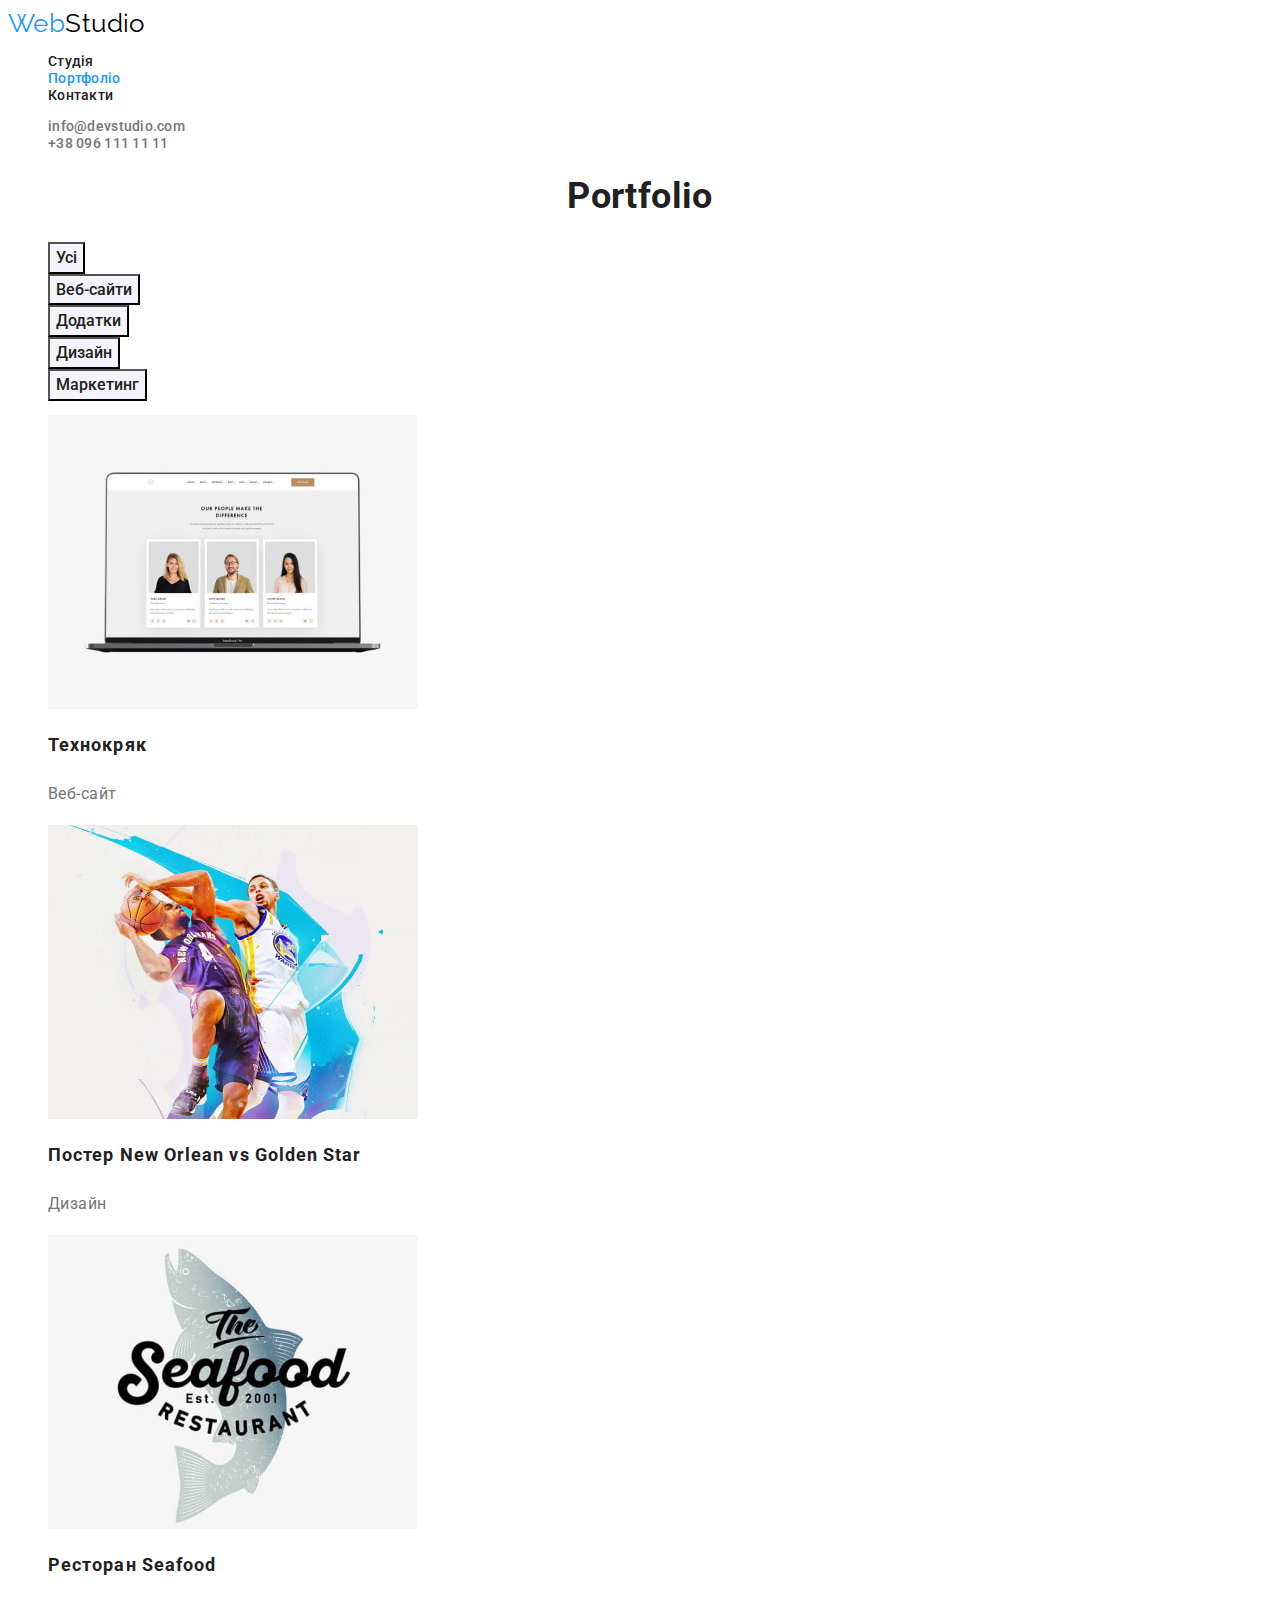
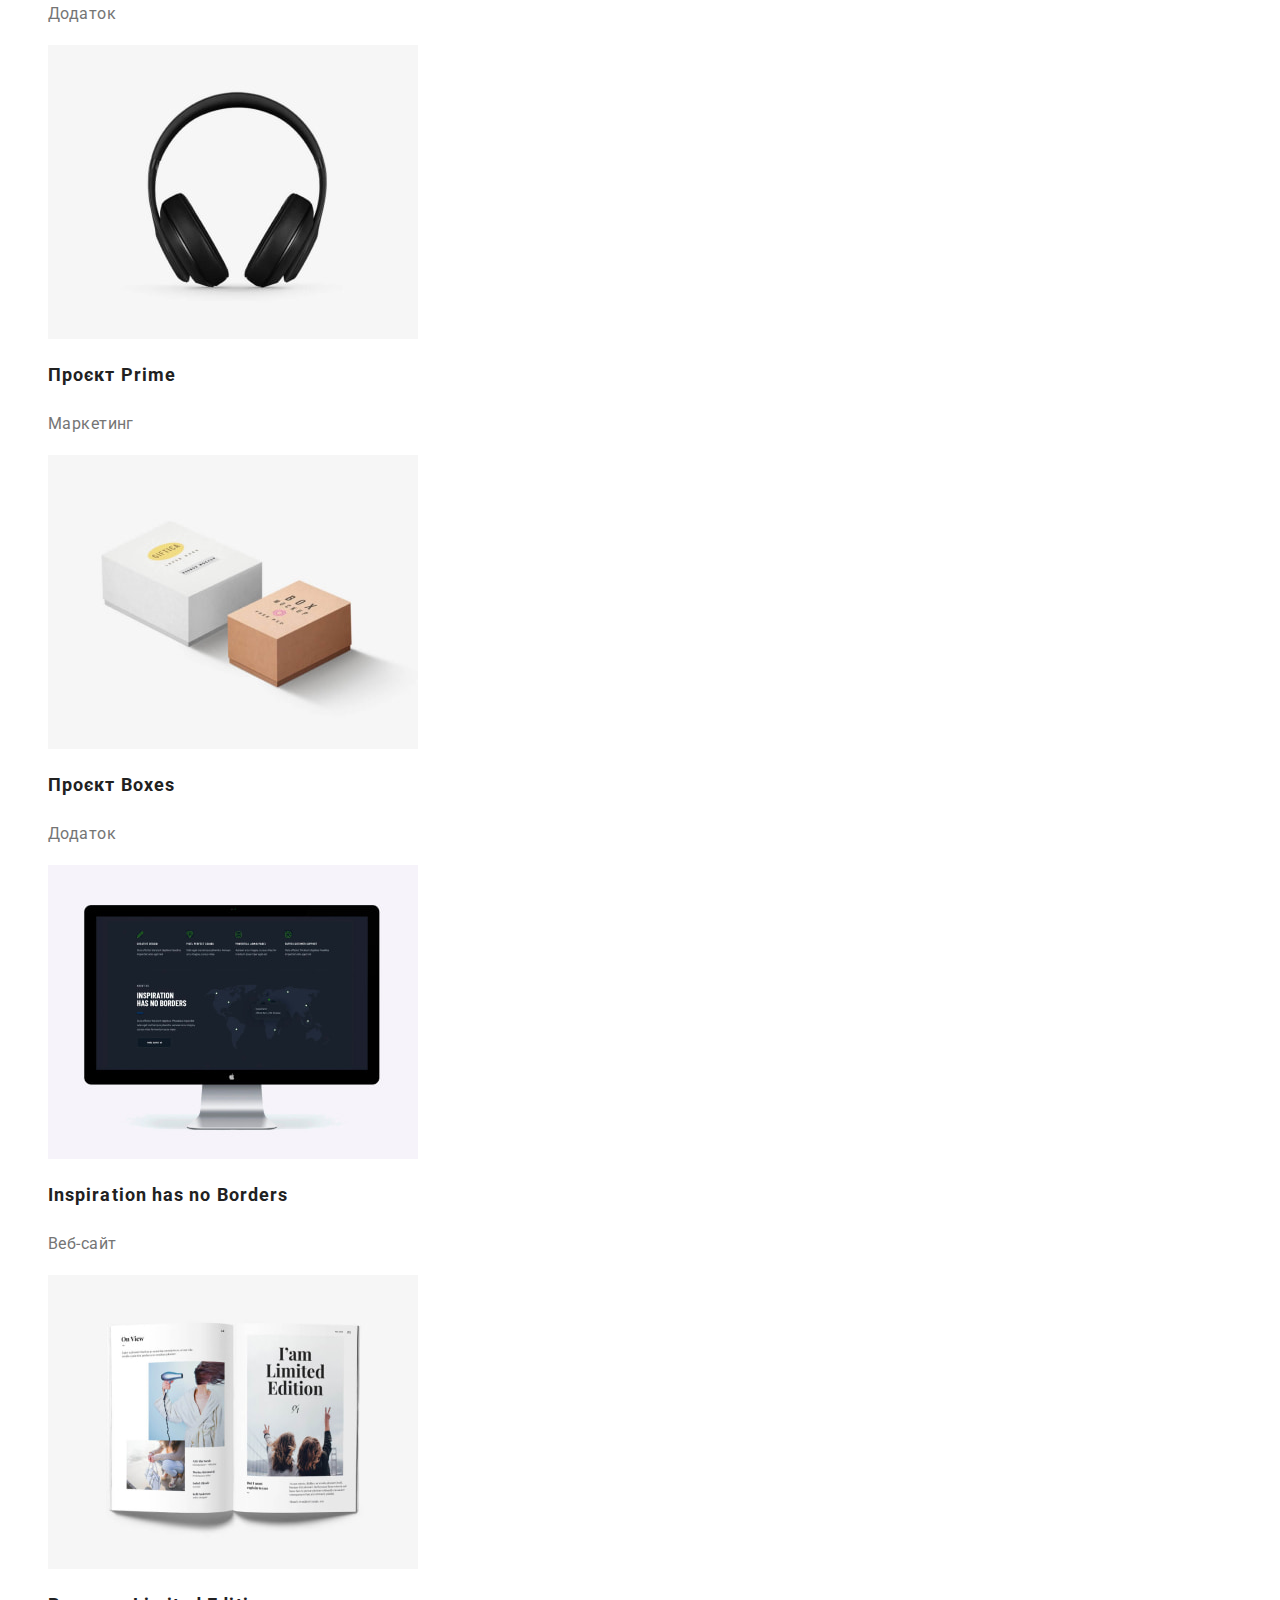
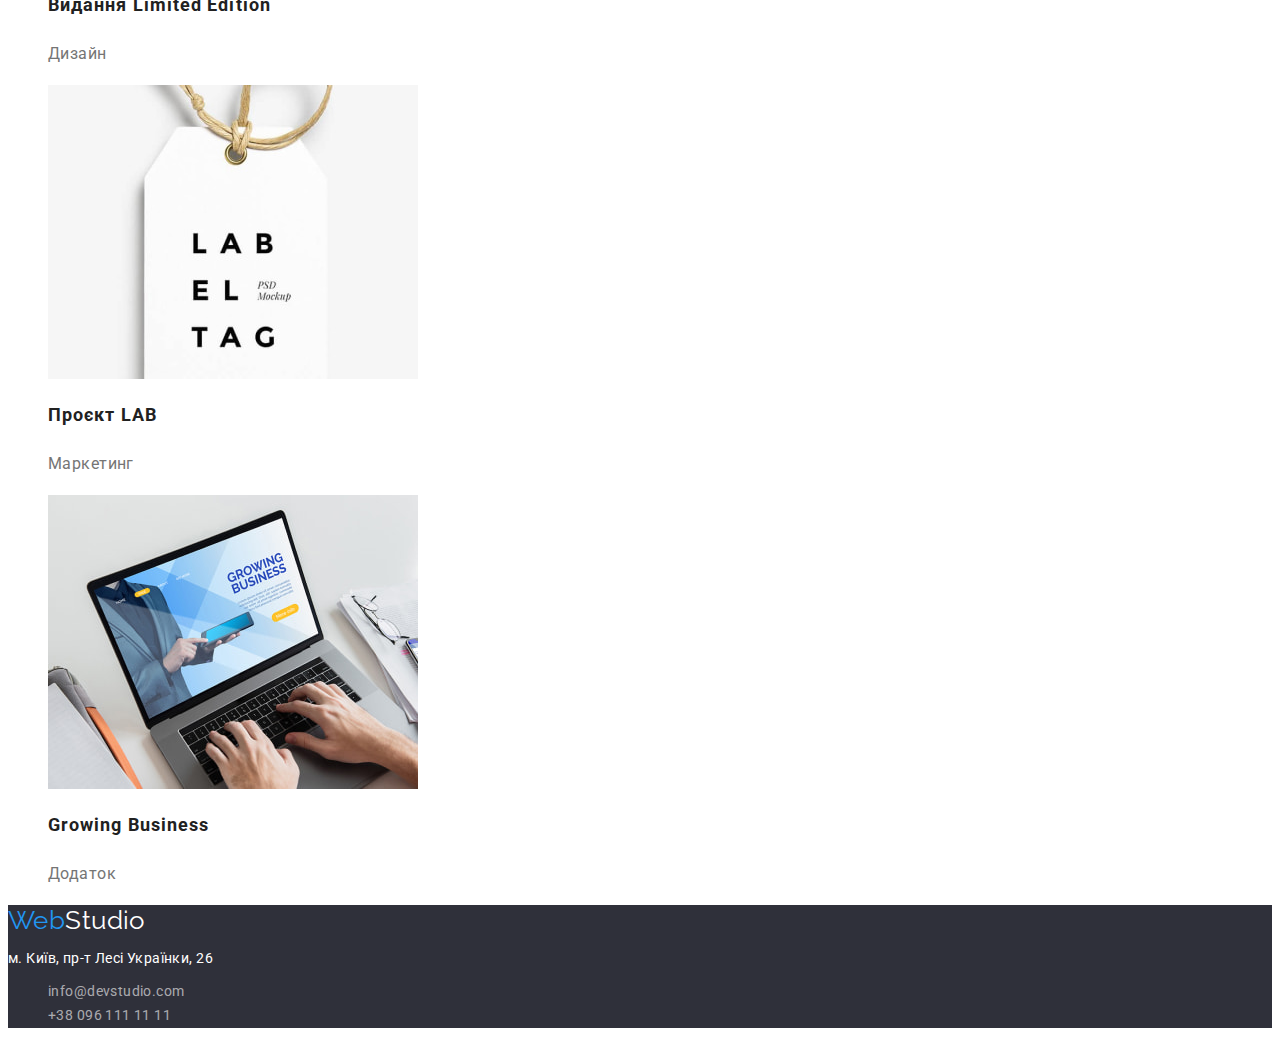
==== portfolio.html @ 85c56053 "cloned homework two" ====
<!DOCTYPE html>
<html lang="uk">
  <head>
    <meta charset="UTF-8" />
    <meta http-equiv="X-UA-Compatible" content="IE=edge" />
    <meta name="viewport" content="width=device-width, initial-scale=1.0" />
    <title>Document</title>
    <link href="https://fonts.googleapis.com/css2?family=Raleway:wght@700&family=Roboto:wght@400;500;700;900&display=swap"
        rel="stylesheet">
    <link rel="stylesheet" href="./css/styles.css" />
  </head>

  <body>
    <!-- Шапка сайта -->
    <header>
        <!-- Логотип сайта -->
        <a href="./index.html" class="logo"><span class="logo-accent">Web</span>Studio</a>
        <!-- Навигация сайта -->
        <nav>
            <ul class="site-nav list">
                <li><a href="./index.html" class="link">Студія</a></li>
                <li><a href="./portfolio.html" class="link current">Портфоліо</a></li>
                <li><a href="" class="link">Контакти</a></li>
            </ul>
        </nav>
        <!-- Связаться -->
        <ul class="auth-nav list">
            <li><a href="mailto:info@devstudio.com" class="link">info@devstudio.com</a></li>
            <li><a href="tel:+380961111111" class="link">+38 096 111 11 11</a></li>
        </ul>
    </header>    
    <main>
      <section class="section">
        <h1 class="section-title">Portfolio</h1>
        <ul class="filter list">
          <li><button class="filter-button" type="button">Усі</button></li>
          <li><button class="filter-button" type="button">Веб-сайти</button></li>
          <li><button class="filter-button" type="button">Додатки</button></li>
          <li><button class="filter-button" type="button">Дизайн</button></li>
          <li><button class="filter-button" type="button">Маркетинг</button></li>
        </ul>
        <ul class="portfolio list">
          <li>
            <a href="" class="link">
              <img src="./images/portfolio-techno.jpg" alt="Ноутбук з проєктом-каталогом на екрані" width="370" height="294" />
              <h2 class="portfolio title">Технокряк</h2>
              <p class="portfolio text">Веб-сайт</p>
            </a>
          </li>
          <li>
            <a href="" class="link">
              <img src="./images/portfolio-poster.jpg" alt="Постер на якому два чоловіки грають у баскетбол" width="370"
                height="294" />
              <h2 class="portfolio title">Постер New Orlean vs Golden Star</h2>
              <p class="portfolio text">Дизайн</p>
            </a>
          </li>
          <li>
            <a href="" class="link">
              <img src="./images/portfolio-seafood.jpg" alt="мультиплікаційне зображення риби та поверх неї назва ресторану"
                width="370" height="294" />
              <h2 class="portfolio title">Ресторан Seafood</h2>
              <p class="portfolio text">Додаток</p>
            </a>
          </li>
          <li>
            <a href="" class="link">
              <img src="./images/portfolio-headphones.jpg" alt="чорні навушники на голову" width="370" height="294" />
              <h2 class="portfolio title">Проєкт Prime</h2>
              <p class="portfolio text">Маркетинг</p>
            </a>
          </li>
          <li>
            <a href="" class="link">
              <img src="./images/portfolio-boxes.jpg" alt="дві коробки, одна біла, інша коричнева" width="370" height="294" />
              <h2 class="portfolio title">Проєкт Boxes</h2>
              <p class="portfolio text">Додаток</p>
            </a>
          </li>
          <li>
            <a href="" class="link">
              <img src="./images/portfolio-monitor.jpg" alt="сучасний монітор" width="370" height="294" />
              <h2 class="portfolio title">Inspiration has no Borders</h2>
              <p class="portfolio text">Веб-сайт</p>
            </a>
          </li>
          <li>
            <a href="" class="link">
              <img src="./images/portfolio-magazine.jpg" alt="сучасний журнал з англійськими літерами" width="370" height="294" />
              <h2 class="portfolio title">Видання Limited Edition</h2>
              <p class="portfolio text">Дизайн</p>
            </a>
          </li>
          <li>
            <a href="" class="link">
              <img src="./images/portfolio-label.jpg" alt="бірка білого кольору з чорним текстом" width="370" height="294" />
              <h2 class="portfolio title">Проєкт LAB</h2>
              <p class="portfolio text">Маркетинг</p>
            </a>
          </li>
          <li>
            <a href="" class="link">
              <img src="./images/portfolio-laptop.jpg" alt="людина друкує на ноутбуці, на екрані проект з бізнесу" width="370"
                height="294" />
              <h2 class="portfolio title">Growing Business</h2>
              <p class="portfolio text">Додаток</p>
            </a>
          </li>
        </ul>
      </section>
    </main>
    <!-- Футер -->
    <footer class="footer">
        <!-- Логотип сайта -->
        <a href="./index.html" class="logo"><span class="logo-accent">Web</span><span class="logo-footer">Studio</span></a>
        <address>
            <p>м. Київ, пр-т Лесі Українки, 26</p>
            <ul class="footer list">
                <li><a href="mailto:info@devstudio.com" class="footer link">info@devstudio.com</a></li>
                <li><a href="tel:+380961111111" class="footer link">+38 096 111 11 11</a></li>
            </ul>
        </address>
    </footer>
  </body>
</html>
---- css/styles.css ----
/* цвет основного текста #212121 */
/* вторичный цвет текста  #757575; */
/* белый #FFFFFF  */
/* акцент #2196F3 */
/* вторичный цвет фона #F5F4FA; */
/* цвет фона хіро та футера #2F303A; */
/* в футере контакти rgba(255, 255, 255, 0.6);*/

:root {
    --primary-text-color: #757575;
    --title-text-color: #212121;
    --accent-color: #2196F3;
    --primary-white-color: #FFFFFF;
    --secondary-background-color: #F5F4FA;
    --dark-background-color: #2F303A;
    --logo-black: #000000;
}
body {
    background-color: var(--primary-white-color);
    color: var(--primary-text-color);

    font-family: 'Roboto', sans-serif;
    font-size: 14px;     
    letter-spacing: 0.03em;
}
.list {
    list-style: none;
}
.link {
    text-decoration: none;
}
/* Logo */
.logo{
    color: var(--logo-black);
    font-family: 'Raleway', sans-serif;
    font-size: 26px;
    line-height: 1.19;
    text-decoration: none;
}
.logo-accent{
    color: var(--accent-color);
}
/* Site nav */
.site-nav .link {
    color: var(--title-text-color);
    
    font-weight: 500;    
    line-height: 1.14;
    letter-spacing: 0.02em;
}
.site-nav .link:hover,
.site-nav .link:focus {
    color: var(--accent-color);
}
.site-nav .link.current {
    color: var(--accent-color);
}
.auth-nav .link{
    color: var(--primary-text-color);

    font-weight: 500;    
    line-height: 1.14;
    letter-spacing: 0.02em;
}
.auth-nav .link:hover,
.auth-nav .link:focus {
    color: var(--accent-color);
}
/* Hero */
.hero {
    background-color: var(--dark-background-color);
}

.hero-title {
    color: var(--primary-white-color);

    font-weight: 900;
    font-size: 44px;
    line-height: 1.36;     
    text-align: center;
    letter-spacing: 0.06em;
    text-transform: uppercase;
}

.button {
    background-color: var(--accent-color);
    color: var(--primary-white-color);

    font-weight: 700;
    font-size: 16px;
    line-height: 1.88;   
    letter-spacing: 0.06em;
    cursor: pointer;
}
.button:hover,
.button:focus,
.button:active {
    background-color: #188CE8;
}
/* Section */
.section-title {
    color: var(--title-text-color);
    font-weight: 700;
    font-size: 36px;
    line-height: 1.16;
    text-align: center;
}
/* Advantages */
.title {
    color: var(--title-text-color);

    font-size: 14px;
    font-weight: 700;    
    line-height: 1.14;
    text-transform: uppercase;
}
.feature-list p {
    line-height: 1.71;
}
/* Our team */
.our-team {
    background-color: var(--secondary-background-color);
}
.team-member.title {
    color: var(--title-text-color);

    font-weight: 500;
    font-size: 16px;
    line-height: 1.18;  
    text-align: center;
    text-transform: none;
}
.team-member.text {
    font-size: 16px;
    line-height: 1.18;
}
/* Footer */
.footer{
    background-color: var(--dark-background-color);
    color: var(--primary-white-color);
}
.logo-footer {
    color: var(--primary-white-color);
}
.footer p{
    font-style: normal;
}
.footer.link {
    color: rgba(255, 255, 255, 0.6);
    font-style: normal;
    line-height: 1.71;
}
.footer.link:hover,
.footer.link:focus {
    color: var(--accent-color);
}

/* Portfolio */
.filter-button {
    background-color: var(--secondary-background-color);
    color: var(--title-text-color);

    font-family: inherit;
    font-weight: 500;
    font-size: 16px;
    line-height: 1.62;
    text-align: center;
    cursor: pointer;
}
.filter-button:hover,
.filter-button:focus,
.filter-button:active {
    background-color: var(--accent-color);
    color: var(--primary-white-color);
}

.portfolio.title {
    font-size: 18px;
    line-height: 2;
    letter-spacing: 0.06em;
    text-transform: none;
}
.portfolio.text {
    color: var(--primary-text-color);

    font-size: 16px;
    line-height: 1.88;
}
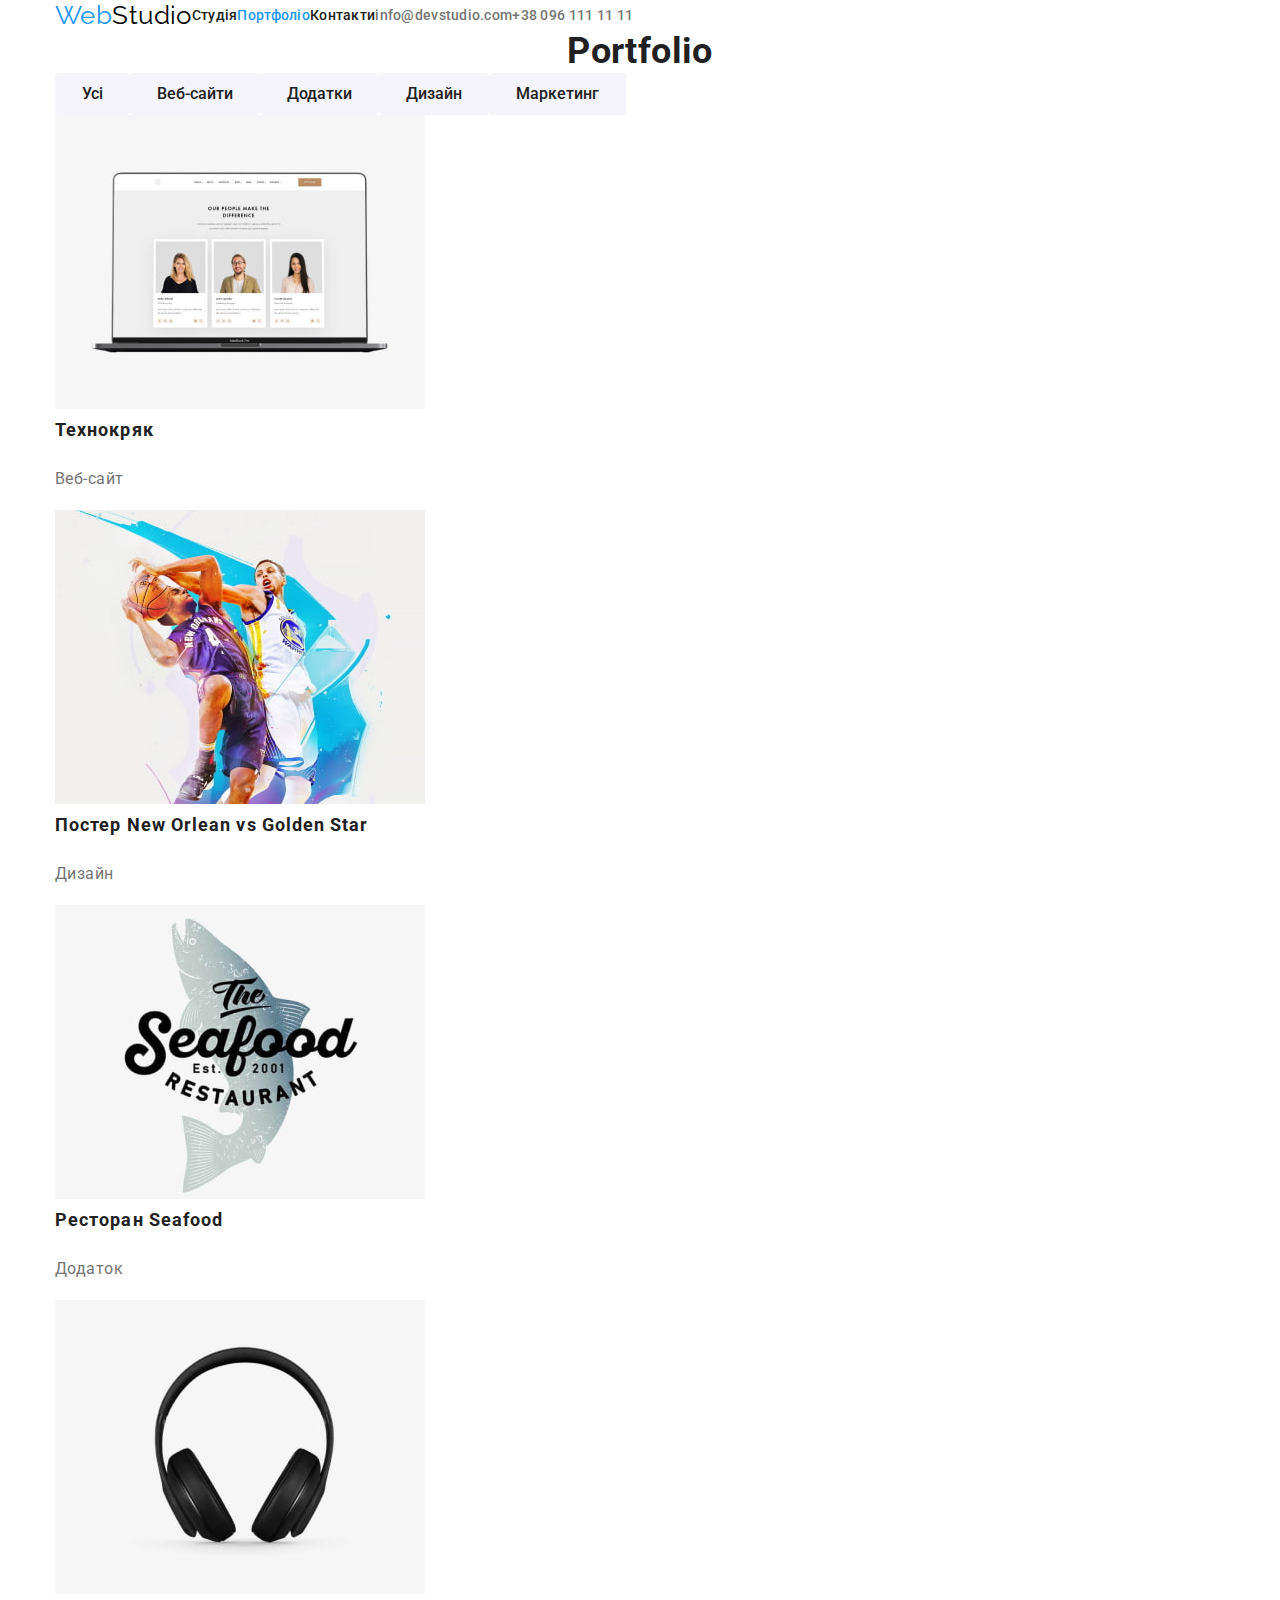
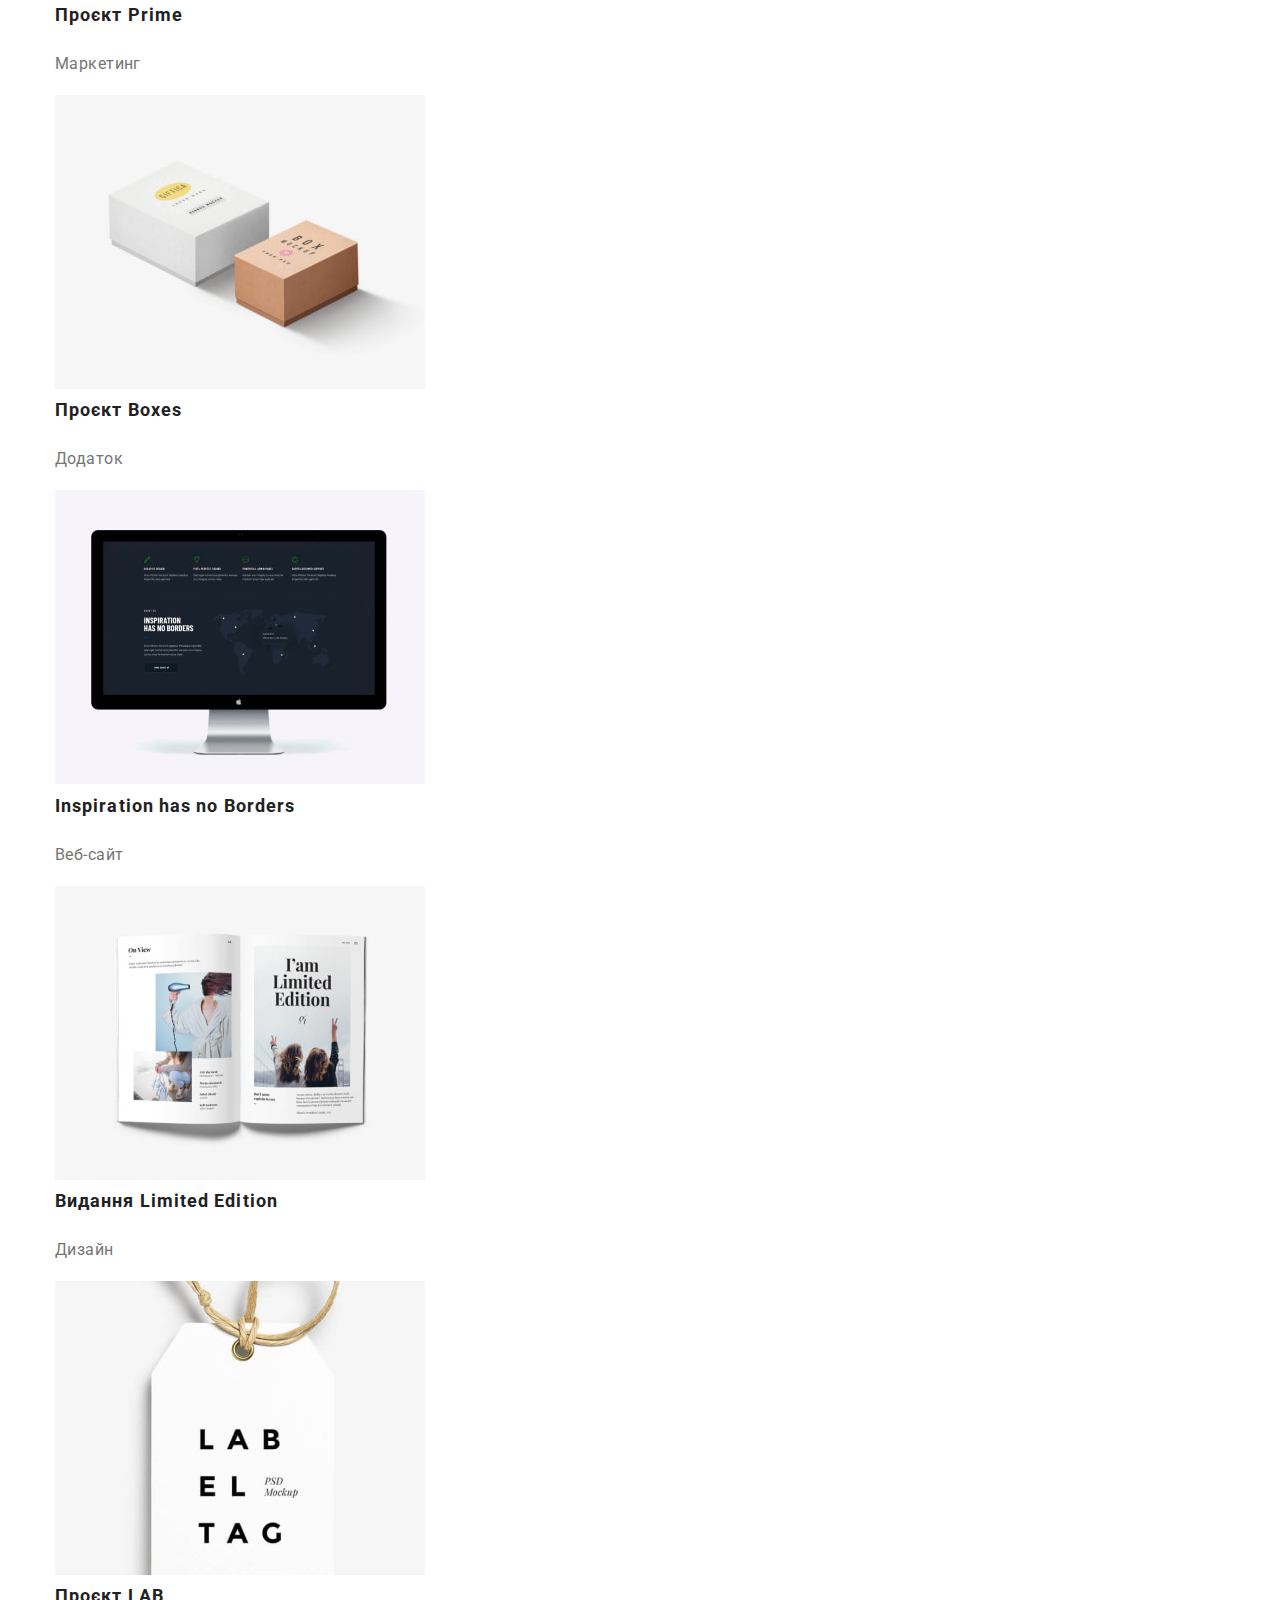
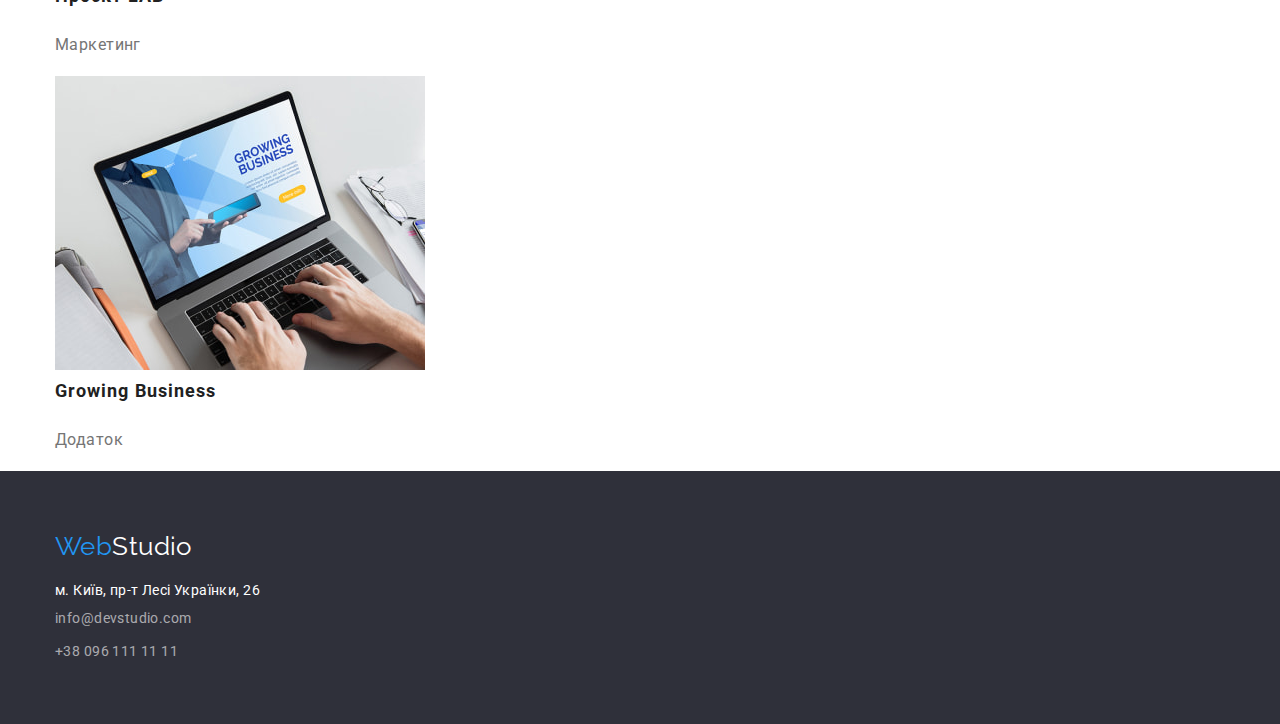
==== commit 5cb414eb: "added styles for sections and header" ====
--- a/portfolio.html
+++ b/portfolio.html
@@ -7,119 +7,128 @@
     <title>Document</title>
     <link href="https://fonts.googleapis.com/css2?family=Raleway:wght@700&family=Roboto:wght@400;500;700;900&display=swap"
         rel="stylesheet">
+    <link rel="stylesheet" href="https://cdnjs.cloudflare.com/ajax/libs/modern-normalize/1.1.0/modern-normalize.min.css">
     <link rel="stylesheet" href="./css/styles.css" />
   </head>
 
   <body>
     <!-- Шапка сайта -->
-    <header>
+    <header class="page-header">
+      <div class="container header">
         <!-- Логотип сайта -->
         <a href="./index.html" class="logo"><span class="logo-accent">Web</span>Studio</a>
         <!-- Навигация сайта -->
         <nav>
-            <ul class="site-nav list">
-                <li><a href="./index.html" class="link">Студія</a></li>
-                <li><a href="./portfolio.html" class="link current">Портфоліо</a></li>
-                <li><a href="" class="link">Контакти</a></li>
-            </ul>
+          <ul class="site-nav list">
+            <li><a href="./index.html" class="link">Студія</a></li>
+            <li><a href="./portfolio.html" class="link current">Портфоліо</a></li>
+            <li><a href="" class="link">Контакти</a></li>
+          </ul>
         </nav>
         <!-- Связаться -->
         <ul class="auth-nav list">
-            <li><a href="mailto:info@devstudio.com" class="link">info@devstudio.com</a></li>
-            <li><a href="tel:+380961111111" class="link">+38 096 111 11 11</a></li>
+          <li><a href="mailto:info@devstudio.com" class="link">info@devstudio.com</a></li>
+          <li><a href="tel:+380961111111" class="link">+38 096 111 11 11</a></li>
         </ul>
-    </header>    
+      </div>
+    </header>
     <main>
       <section class="section">
-        <h1 class="section-title">Portfolio</h1>
-        <ul class="filter list">
-          <li><button class="filter-button" type="button">Усі</button></li>
-          <li><button class="filter-button" type="button">Веб-сайти</button></li>
-          <li><button class="filter-button" type="button">Додатки</button></li>
-          <li><button class="filter-button" type="button">Дизайн</button></li>
-          <li><button class="filter-button" type="button">Маркетинг</button></li>
-        </ul>
-        <ul class="portfolio list">
-          <li>
-            <a href="" class="link">
-              <img src="./images/portfolio-techno.jpg" alt="Ноутбук з проєктом-каталогом на екрані" width="370" height="294" />
-              <h2 class="portfolio title">Технокряк</h2>
-              <p class="portfolio text">Веб-сайт</p>
-            </a>
-          </li>
-          <li>
-            <a href="" class="link">
-              <img src="./images/portfolio-poster.jpg" alt="Постер на якому два чоловіки грають у баскетбол" width="370"
-                height="294" />
-              <h2 class="portfolio title">Постер New Orlean vs Golden Star</h2>
-              <p class="portfolio text">Дизайн</p>
-            </a>
-          </li>
-          <li>
-            <a href="" class="link">
-              <img src="./images/portfolio-seafood.jpg" alt="мультиплікаційне зображення риби та поверх неї назва ресторану"
-                width="370" height="294" />
-              <h2 class="portfolio title">Ресторан Seafood</h2>
-              <p class="portfolio text">Додаток</p>
-            </a>
-          </li>
-          <li>
-            <a href="" class="link">
-              <img src="./images/portfolio-headphones.jpg" alt="чорні навушники на голову" width="370" height="294" />
-              <h2 class="portfolio title">Проєкт Prime</h2>
-              <p class="portfolio text">Маркетинг</p>
-            </a>
-          </li>
-          <li>
-            <a href="" class="link">
-              <img src="./images/portfolio-boxes.jpg" alt="дві коробки, одна біла, інша коричнева" width="370" height="294" />
-              <h2 class="portfolio title">Проєкт Boxes</h2>
-              <p class="portfolio text">Додаток</p>
-            </a>
-          </li>
-          <li>
-            <a href="" class="link">
-              <img src="./images/portfolio-monitor.jpg" alt="сучасний монітор" width="370" height="294" />
-              <h2 class="portfolio title">Inspiration has no Borders</h2>
-              <p class="portfolio text">Веб-сайт</p>
-            </a>
-          </li>
-          <li>
-            <a href="" class="link">
-              <img src="./images/portfolio-magazine.jpg" alt="сучасний журнал з англійськими літерами" width="370" height="294" />
-              <h2 class="portfolio title">Видання Limited Edition</h2>
-              <p class="portfolio text">Дизайн</p>
-            </a>
-          </li>
-          <li>
-            <a href="" class="link">
-              <img src="./images/portfolio-label.jpg" alt="бірка білого кольору з чорним текстом" width="370" height="294" />
-              <h2 class="portfolio title">Проєкт LAB</h2>
-              <p class="portfolio text">Маркетинг</p>
-            </a>
-          </li>
-          <li>
-            <a href="" class="link">
-              <img src="./images/portfolio-laptop.jpg" alt="людина друкує на ноутбуці, на екрані проект з бізнесу" width="370"
-                height="294" />
-              <h2 class="portfolio title">Growing Business</h2>
-              <p class="portfolio text">Додаток</p>
-            </a>
-          </li>
-        </ul>
+        <div class="container">
+          <h1 class="section-title">Portfolio</h1>
+          <ul class="filter list">
+            <li><button class="filter-button" type="button">Усі</button></li>
+            <li><button class="filter-button" type="button">Веб-сайти</button></li>
+            <li><button class="filter-button" type="button">Додатки</button></li>
+            <li><button class="filter-button" type="button">Дизайн</button></li>
+            <li><button class="filter-button" type="button">Маркетинг</button></li>
+          </ul>
+          <ul class="portfolio list">
+            <li>
+              <a href="" class="link">
+                <img src="./images/portfolio-techno.jpg" alt="Ноутбук з проєктом-каталогом на екрані" width="370" height="294" />
+                <h2 class="portfolio title">Технокряк</h2>
+                <p class="portfolio text">Веб-сайт</p>
+              </a>
+            </li>
+            <li>
+              <a href="" class="link">
+                <img src="./images/portfolio-poster.jpg" alt="Постер на якому два чоловіки грають у баскетбол" width="370"
+                  height="294" />
+                <h2 class="portfolio title">Постер New Orlean vs Golden Star</h2>
+                <p class="portfolio text">Дизайн</p>
+              </a>
+            </li>
+            <li>
+              <a href="" class="link">
+                <img src="./images/portfolio-seafood.jpg" alt="мультиплікаційне зображення риби та поверх неї назва ресторану"
+                  width="370" height="294" />
+                <h2 class="portfolio title">Ресторан Seafood</h2>
+                <p class="portfolio text">Додаток</p>
+              </a>
+            </li>
+            <li>
+              <a href="" class="link">
+                <img src="./images/portfolio-headphones.jpg" alt="чорні навушники на голову" width="370" height="294" />
+                <h2 class="portfolio title">Проєкт Prime</h2>
+                <p class="portfolio text">Маркетинг</p>
+              </a>
+            </li>
+            <li>
+              <a href="" class="link">
+                <img src="./images/portfolio-boxes.jpg" alt="дві коробки, одна біла, інша коричнева" width="370" height="294" />
+                <h2 class="portfolio title">Проєкт Boxes</h2>
+                <p class="portfolio text">Додаток</p>
+              </a>
+            </li>
+            <li>
+              <a href="" class="link">
+                <img src="./images/portfolio-monitor.jpg" alt="сучасний монітор" width="370" height="294" />
+                <h2 class="portfolio title">Inspiration has no Borders</h2>
+                <p class="portfolio text">Веб-сайт</p>
+              </a>
+            </li>
+            <li>
+              <a href="" class="link">
+                <img src="./images/portfolio-magazine.jpg" alt="сучасний журнал з англійськими літерами" width="370"
+                  height="294" />
+                <h2 class="portfolio title">Видання Limited Edition</h2>
+                <p class="portfolio text">Дизайн</p>
+              </a>
+            </li>
+            <li>
+              <a href="" class="link">
+                <img src="./images/portfolio-label.jpg" alt="бірка білого кольору з чорним текстом" width="370" height="294" />
+                <h2 class="portfolio title">Проєкт LAB</h2>
+                <p class="portfolio text">Маркетинг</p>
+              </a>
+            </li>
+            <li>
+              <a href="" class="link">
+                <img src="./images/portfolio-laptop.jpg" alt="людина друкує на ноутбуці, на екрані проект з бізнесу" width="370"
+                  height="294" />
+                <h2 class="portfolio title">Growing Business</h2>
+                <p class="portfolio text">Додаток</p>
+              </a>
+            </li>
+          </ul>
+        </div>
       </section>
     </main>
     <!-- Футер -->
     <footer class="footer">
+      <div class="container">
         <!-- Логотип сайта -->
-        <a href="./index.html" class="logo"><span class="logo-accent">Web</span><span class="logo-footer">Studio</span></a>
+        <a href="./index.html" class="logo footer-logo"><span class="logo-accent">Web</span><span
+            class="logo-footer">Studio</span></a>
         <address>
-            <p>м. Київ, пр-т Лесі Українки, 26</p>
-            <ul class="footer list">
-                <li><a href="mailto:info@devstudio.com" class="footer link">info@devstudio.com</a></li>
-                <li><a href="tel:+380961111111" class="footer link">+38 096 111 11 11</a></li>
-            </ul>
+          <p class="footer-address">м. Київ, пр-т Лесі Українки, 26</p>
+          <ul class="footer-list list">
+            <li class="footer-item"><a href="mailto:info@devstudio.com" class="footer link">info@devstudio.com</a></li>
+            <li class="footer-item"><a href="tel:+380961111111" class="footer link">+38 096 111 11 11</a></li>
+          </ul>
         </address>
+      </div>
     </footer>
   </body>
 </html>
--- a/css/styles.css
+++ b/css/styles.css
@@ -23,11 +23,28 @@
     font-size: 14px;     
     letter-spacing: 0.03em;
 }
+
+.container {
+    width: 1200px;
+    padding-left: 15px;
+    padding-right: 15px;
+    margin-left: auto;
+    margin-right: auto;
+}
 .list {
     list-style: none;
+    margin-top: 0;
+    margin-bottom: 0;
+    padding-left: 0;
 }
 .link {
     text-decoration: none;
+}
+/* Header */
+.container.header{
+    display: flex;
+    justify-items: center;
+    align-items: center;
 }
 /* Logo */
 .logo{
@@ -41,6 +58,10 @@
     color: var(--accent-color);
 }
 /* Site nav */
+.site-nav {
+    display: flex;
+}
+
 .site-nav .link {
     color: var(--title-text-color);
     
@@ -55,6 +76,9 @@
 .site-nav .link.current {
     color: var(--accent-color);
 }
+.auth-nav{
+    display: flex;
+}
 .auth-nav .link{
     color: var(--primary-text-color);
 
@@ -68,21 +92,29 @@
 }
 /* Hero */
 .hero {
+    text-align: center;
+
     background-color: var(--dark-background-color);
 }
 
 .hero-title {
+    margin-top: 0;
+    margin-bottom: 30px;
+
     color: var(--primary-white-color);
 
     font-weight: 900;
     font-size: 44px;
-    line-height: 1.36;     
-    text-align: center;
+    line-height: 1.36;
     letter-spacing: 0.06em;
     text-transform: uppercase;
 }
 
 .button {
+    border-radius: 4px;
+    padding: 10px 32px;
+    min-width: 216px;
+
     background-color: var(--accent-color);
     color: var(--primary-white-color);
 
@@ -91,14 +123,19 @@
     line-height: 1.88;   
     letter-spacing: 0.06em;
     cursor: pointer;
+    text-align: center;
 }
 .button:hover,
 .button:focus,
 .button:active {
     background-color: #188CE8;
 }
+
 /* Section */
 .section-title {
+    margin-top: 0;
+    margin-bottom: 0;
+
     color: var(--title-text-color);
     font-weight: 700;
     font-size: 36px;
@@ -106,7 +143,13 @@
     text-align: center;
 }
 /* Advantages */
+.section-title.advantages{
+    display: none;
+}
 .title {
+    margin-top: 0;
+    margin-bottom: 0;
+
     color: var(--title-text-color);
 
     font-size: 14px;
@@ -114,23 +157,62 @@
     line-height: 1.14;
     text-transform: uppercase;
 }
+.feature-list {
+    display: flex;
+    padding-top: 94px;
+    padding-bottom: 94px;
+}
 .feature-list p {
     line-height: 1.71;
+    margin-top: 10px;
+    margin-bottom: 0;
+}
+.feature-item:not(:last-child) {
+    margin-right: 30px;
+}
+/* Activity */
+.section-title.activity{
+    margin-bottom: 50px;
+}
+.activity.list{
+    display: flex;
+    padding-bottom: 94px;
+}
+.activity-item:not(:last-child) {
+    margin-right: 30px;
 }
 /* Our team */
 .our-team {
     background-color: var(--secondary-background-color);
 }
+.section-title.team {
+    padding-top: 94px;
+    margin-bottom: 50px;
+}
+.team.list {
+    display: flex;
+}
+.team-item {
+    text-align: center;
+}
+.team-item:not(:last-child) {
+    margin-right: 30px;
+}
 .team-member.title {
+    margin-top: 30px;
+    margin-bottom: 10px;
     color: var(--title-text-color);
 
     font-weight: 500;
     font-size: 16px;
-    line-height: 1.18;  
-    text-align: center;
+    line-height: 1.18;
     text-transform: none;
 }
 .team-member.text {
+    margin-top: 0;
+    margin-bottom: 0;
+    padding-bottom: 30px;
+
     font-size: 16px;
     line-height: 1.18;
 }
@@ -142,8 +224,20 @@
 .logo-footer {
     color: var(--primary-white-color);
 }
-.footer p{
+.logo.footer-logo {
+    display: inline-block;
+    padding-top: 60px;
+    margin-bottom: 20px;
+}
+
+.footer-address{
+    margin-top: 0;
+    margin-bottom: 9px;
+
     font-style: normal;
+}
+.footer-list {
+    padding-bottom: 60px;
 }
 .footer.link {
     color: rgba(255, 255, 255, 0.6);
@@ -154,11 +248,18 @@
 .footer.link:focus {
     color: var(--accent-color);
 }
-
+.footer-item:not(:last-child) {
+    margin-bottom: 9px;
+}
 /* Portfolio */
-.filter-button {
+.filter-button {    
+    border-radius: 4px;
+    padding: 6px 25px;
+    min-width: 73px;
+
     background-color: var(--secondary-background-color);
     color: var(--title-text-color);
+    border-color: transparent;
 
     font-family: inherit;
     font-weight: 500;
@@ -173,7 +274,12 @@
     background-color: var(--accent-color);
     color: var(--primary-white-color);
 }
-
+.filter.list {
+    display: flex;
+}
+.filter-button:not(:last-child) {
+    margin-right: 8px;
+}
 .portfolio.title {
     font-size: 18px;
     line-height: 2;
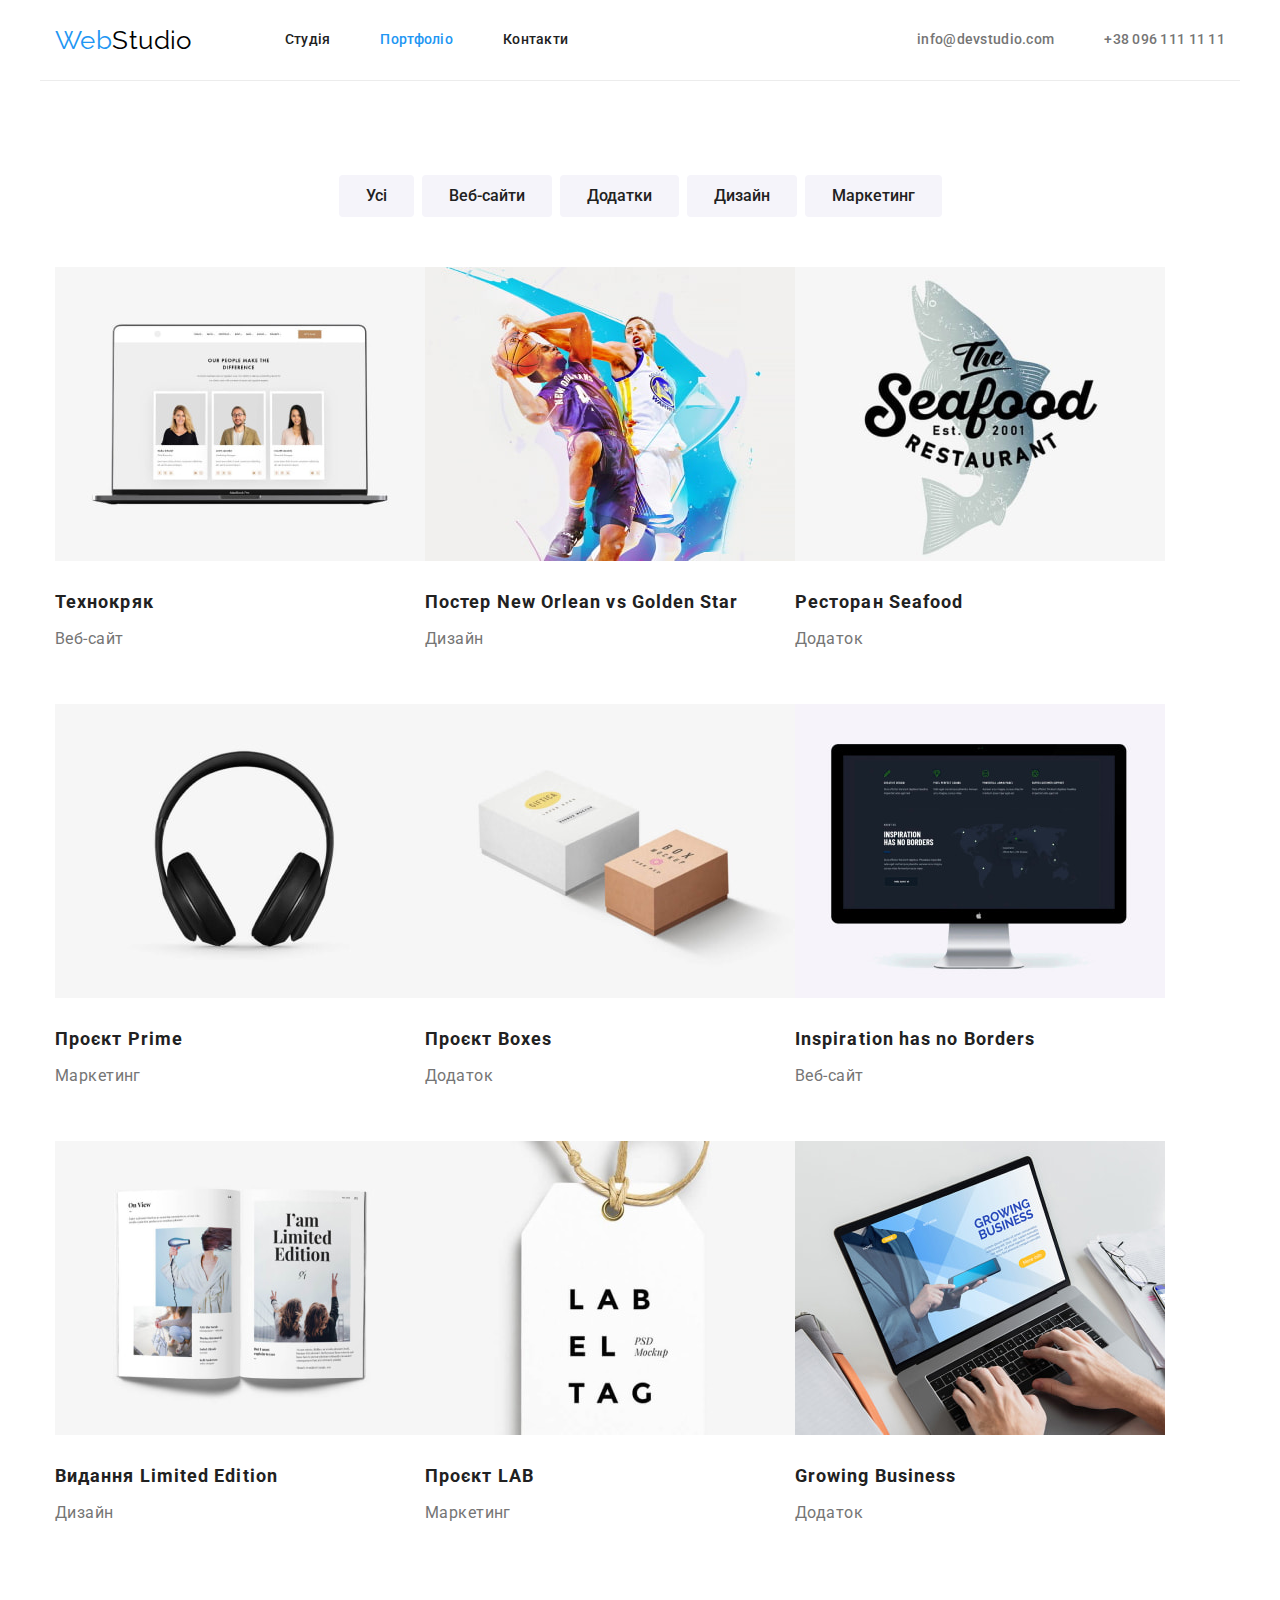
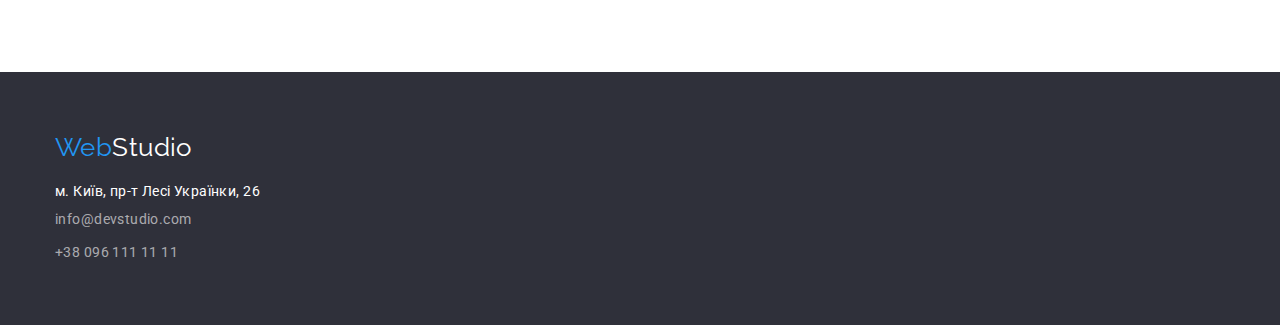
==== commit f545c59a: "styles for header are added" ====
--- a/portfolio.html
+++ b/portfolio.html
@@ -20,38 +20,38 @@
         <!-- Навигация сайта -->
         <nav>
           <ul class="site-nav list">
-            <li><a href="./index.html" class="link">Студія</a></li>
-            <li><a href="./portfolio.html" class="link current">Портфоліо</a></li>
-            <li><a href="" class="link">Контакти</a></li>
+            <li class="item"><a href="./index.html" class="link">Студія</a></li>
+            <li class="item"><a href="./portfolio.html" class="link current">Портфоліо</a></li>
+            <li class="item"><a href="" class="link">Контакти</a></li>
           </ul>
         </nav>
         <!-- Связаться -->
         <ul class="auth-nav list">
-          <li><a href="mailto:info@devstudio.com" class="link">info@devstudio.com</a></li>
-          <li><a href="tel:+380961111111" class="link">+38 096 111 11 11</a></li>
+          <li class="item"><a href="mailto:info@devstudio.com" class="link">info@devstudio.com</a></li>
+          <li class="item"><a href="tel:+380961111111" class="link">+38 096 111 11 11</a></li>
         </ul>
       </div>
     </header>
     <main>
       <section class="section">
         <div class="container">
-          <h1 class="section-title">Portfolio</h1>
+          <h1 class="section-title portfolio">Portfolio</h1>
           <ul class="filter list">
-            <li><button class="filter-button" type="button">Усі</button></li>
-            <li><button class="filter-button" type="button">Веб-сайти</button></li>
-            <li><button class="filter-button" type="button">Додатки</button></li>
-            <li><button class="filter-button" type="button">Дизайн</button></li>
-            <li><button class="filter-button" type="button">Маркетинг</button></li>
+            <li class="filter-item"><button class="filter-button" type="button">Усі</button></li>
+            <li class="filter-item"><button class="filter-button" type="button">Веб-сайти</button></li>
+            <li class="filter-item"><button class="filter-button" type="button">Додатки</button></li>
+            <li class="filter-item"><button class="filter-button" type="button">Дизайн</button></li>
+            <li class="filter-item"><button class="filter-button" type="button">Маркетинг</button></li>
           </ul>
-          <ul class="portfolio list">
-            <li>
+          <ul class="portfolio-list list">
+            <li class="portfolio-item">
               <a href="" class="link">
                 <img src="./images/portfolio-techno.jpg" alt="Ноутбук з проєктом-каталогом на екрані" width="370" height="294" />
                 <h2 class="portfolio title">Технокряк</h2>
                 <p class="portfolio text">Веб-сайт</p>
               </a>
             </li>
-            <li>
+            <li class="portfolio-item">
               <a href="" class="link">
                 <img src="./images/portfolio-poster.jpg" alt="Постер на якому два чоловіки грають у баскетбол" width="370"
                   height="294" />
@@ -59,7 +59,7 @@
                 <p class="portfolio text">Дизайн</p>
               </a>
             </li>
-            <li>
+            <li class="portfolio-item">
               <a href="" class="link">
                 <img src="./images/portfolio-seafood.jpg" alt="мультиплікаційне зображення риби та поверх неї назва ресторану"
                   width="370" height="294" />
@@ -67,28 +67,28 @@
                 <p class="portfolio text">Додаток</p>
               </a>
             </li>
-            <li>
+            <li class="portfolio-item">
               <a href="" class="link">
                 <img src="./images/portfolio-headphones.jpg" alt="чорні навушники на голову" width="370" height="294" />
                 <h2 class="portfolio title">Проєкт Prime</h2>
                 <p class="portfolio text">Маркетинг</p>
               </a>
             </li>
-            <li>
+            <li class="portfolio-item">
               <a href="" class="link">
                 <img src="./images/portfolio-boxes.jpg" alt="дві коробки, одна біла, інша коричнева" width="370" height="294" />
                 <h2 class="portfolio title">Проєкт Boxes</h2>
                 <p class="portfolio text">Додаток</p>
               </a>
             </li>
-            <li>
+            <li class="portfolio-item">
               <a href="" class="link">
                 <img src="./images/portfolio-monitor.jpg" alt="сучасний монітор" width="370" height="294" />
                 <h2 class="portfolio title">Inspiration has no Borders</h2>
                 <p class="portfolio text">Веб-сайт</p>
               </a>
             </li>
-            <li>
+            <li class="portfolio-item">
               <a href="" class="link">
                 <img src="./images/portfolio-magazine.jpg" alt="сучасний журнал з англійськими літерами" width="370"
                   height="294" />
@@ -96,14 +96,14 @@
                 <p class="portfolio text">Дизайн</p>
               </a>
             </li>
-            <li>
+            <li class="portfolio-item">
               <a href="" class="link">
                 <img src="./images/portfolio-label.jpg" alt="бірка білого кольору з чорним текстом" width="370" height="294" />
                 <h2 class="portfolio title">Проєкт LAB</h2>
                 <p class="portfolio text">Маркетинг</p>
               </a>
             </li>
-            <li>
+            <li class="portfolio-item">
               <a href="" class="link">
                 <img src="./images/portfolio-laptop.jpg" alt="людина друкує на ноутбуці, на екрані проект з бізнесу" width="370"
                   height="294" />
@@ -124,8 +124,8 @@
         <address>
           <p class="footer-address">м. Київ, пр-т Лесі Українки, 26</p>
           <ul class="footer-list list">
-            <li class="footer-item"><a href="mailto:info@devstudio.com" class="footer link">info@devstudio.com</a></li>
-            <li class="footer-item"><a href="tel:+380961111111" class="footer link">+38 096 111 11 11</a></li>
+            <li class="footer-item"><a href="mailto:info@devstudio.com" class="footer-link link">info@devstudio.com</a></li>
+            <li class="footer-item"><a href="tel:+380961111111" class="footer-link link">+38 096 111 11 11</a></li>
           </ul>
         </address>
       </div>
--- a/css/styles.css
+++ b/css/styles.css
@@ -14,6 +14,7 @@
     --secondary-background-color: #F5F4FA;
     --dark-background-color: #2F303A;
     --logo-black: #000000;
+    --header-border: #ECECEC;
 }
 body {
     background-color: var(--primary-white-color);
@@ -43,8 +44,9 @@
 /* Header */
 .container.header{
     display: flex;
-    justify-items: center;
     align-items: center;
+
+    border-bottom: 1px solid var(--header-border);
 }
 /* Logo */
 .logo{
@@ -60,9 +62,16 @@
 /* Site nav */
 .site-nav {
     display: flex;
-}
-
+    margin-left: 93px;
+}
+.site-nav .item:not(:last-child) {
+    margin-right: 50px;
+}
 .site-nav .link {
+    display: block;
+    padding-top: 32px;
+    padding-bottom: 32px;
+
     color: var(--title-text-color);
     
     font-weight: 500;    
@@ -78,8 +87,16 @@
 }
 .auth-nav{
     display: flex;
+    margin-left: auto;
+}
+.auth-nav .item:not(:last-child) {
+    margin-right: 50px;
 }
 .auth-nav .link{
+    display: block;
+    padding-top: 32px;
+    padding-bottom: 32px;
+
     color: var(--primary-text-color);
 
     font-weight: 500;    
@@ -143,6 +160,10 @@
     text-align: center;
 }
 /* Advantages */
+.section {
+    padding-top: 94px;
+    padding-bottom: 94px;
+}
 .section-title.advantages{
     display: none;
 }
@@ -158,9 +179,7 @@
     text-transform: uppercase;
 }
 .feature-list {
-    display: flex;
-    padding-top: 94px;
-    padding-bottom: 94px;
+    display: flex;   
 }
 .feature-list p {
     line-height: 1.71;
@@ -171,12 +190,14 @@
     margin-right: 30px;
 }
 /* Activity */
+.section.activity {
+    padding-top: 0;
+}
 .section-title.activity{
     margin-bottom: 50px;
 }
 .activity.list{
     display: flex;
-    padding-bottom: 94px;
 }
 .activity-item:not(:last-child) {
     margin-right: 30px;
@@ -186,7 +207,6 @@
     background-color: var(--secondary-background-color);
 }
 .section-title.team {
-    padding-top: 94px;
     margin-bottom: 50px;
 }
 .team.list {
@@ -218,6 +238,9 @@
 }
 /* Footer */
 .footer{
+    padding-top: 60px;
+    padding-bottom: 60px;
+
     background-color: var(--dark-background-color);
     color: var(--primary-white-color);
 }
@@ -225,8 +248,7 @@
     color: var(--primary-white-color);
 }
 .logo.footer-logo {
-    display: inline-block;
-    padding-top: 60px;
+    display: inline-block;   
     margin-bottom: 20px;
 }
 
@@ -237,21 +259,24 @@
     font-style: normal;
 }
 .footer-list {
-    padding-bottom: 60px;
-}
-.footer.link {
+    
+}
+.footer-link {
     color: rgba(255, 255, 255, 0.6);
     font-style: normal;
     line-height: 1.71;
 }
-.footer.link:hover,
-.footer.link:focus {
+.footer-link:hover,
+.footer-link:focus {
     color: var(--accent-color);
 }
 .footer-item:not(:last-child) {
     margin-bottom: 9px;
 }
 /* Portfolio */
+.section-title.portfolio {
+    display: none;
+}
 .filter-button {    
     border-radius: 4px;
     padding: 6px 25px;
@@ -276,19 +301,33 @@
 }
 .filter.list {
     display: flex;
-}
-.filter-button:not(:last-child) {
+    justify-content: center;
+    margin-bottom: 50px;
+}
+.filter-item:not(:last-child) {
     margin-right: 8px;
 }
+.portfolio-list {
+    display: flex;
+    flex-wrap: wrap;
+}
+.portfolio-item {
+    margin-bottom: 50px;
+}
 .portfolio.title {
+    margin-top: 20px;
+    margin-bottom: 4px;
+
     font-size: 18px;
     line-height: 2;
     letter-spacing: 0.06em;
     text-transform: none;
 }
 .portfolio.text {
+    margin-top: 0;
+    margin-bottom: 0;
     color: var(--primary-text-color);
 
     font-size: 16px;
     line-height: 1.88;
-}+}
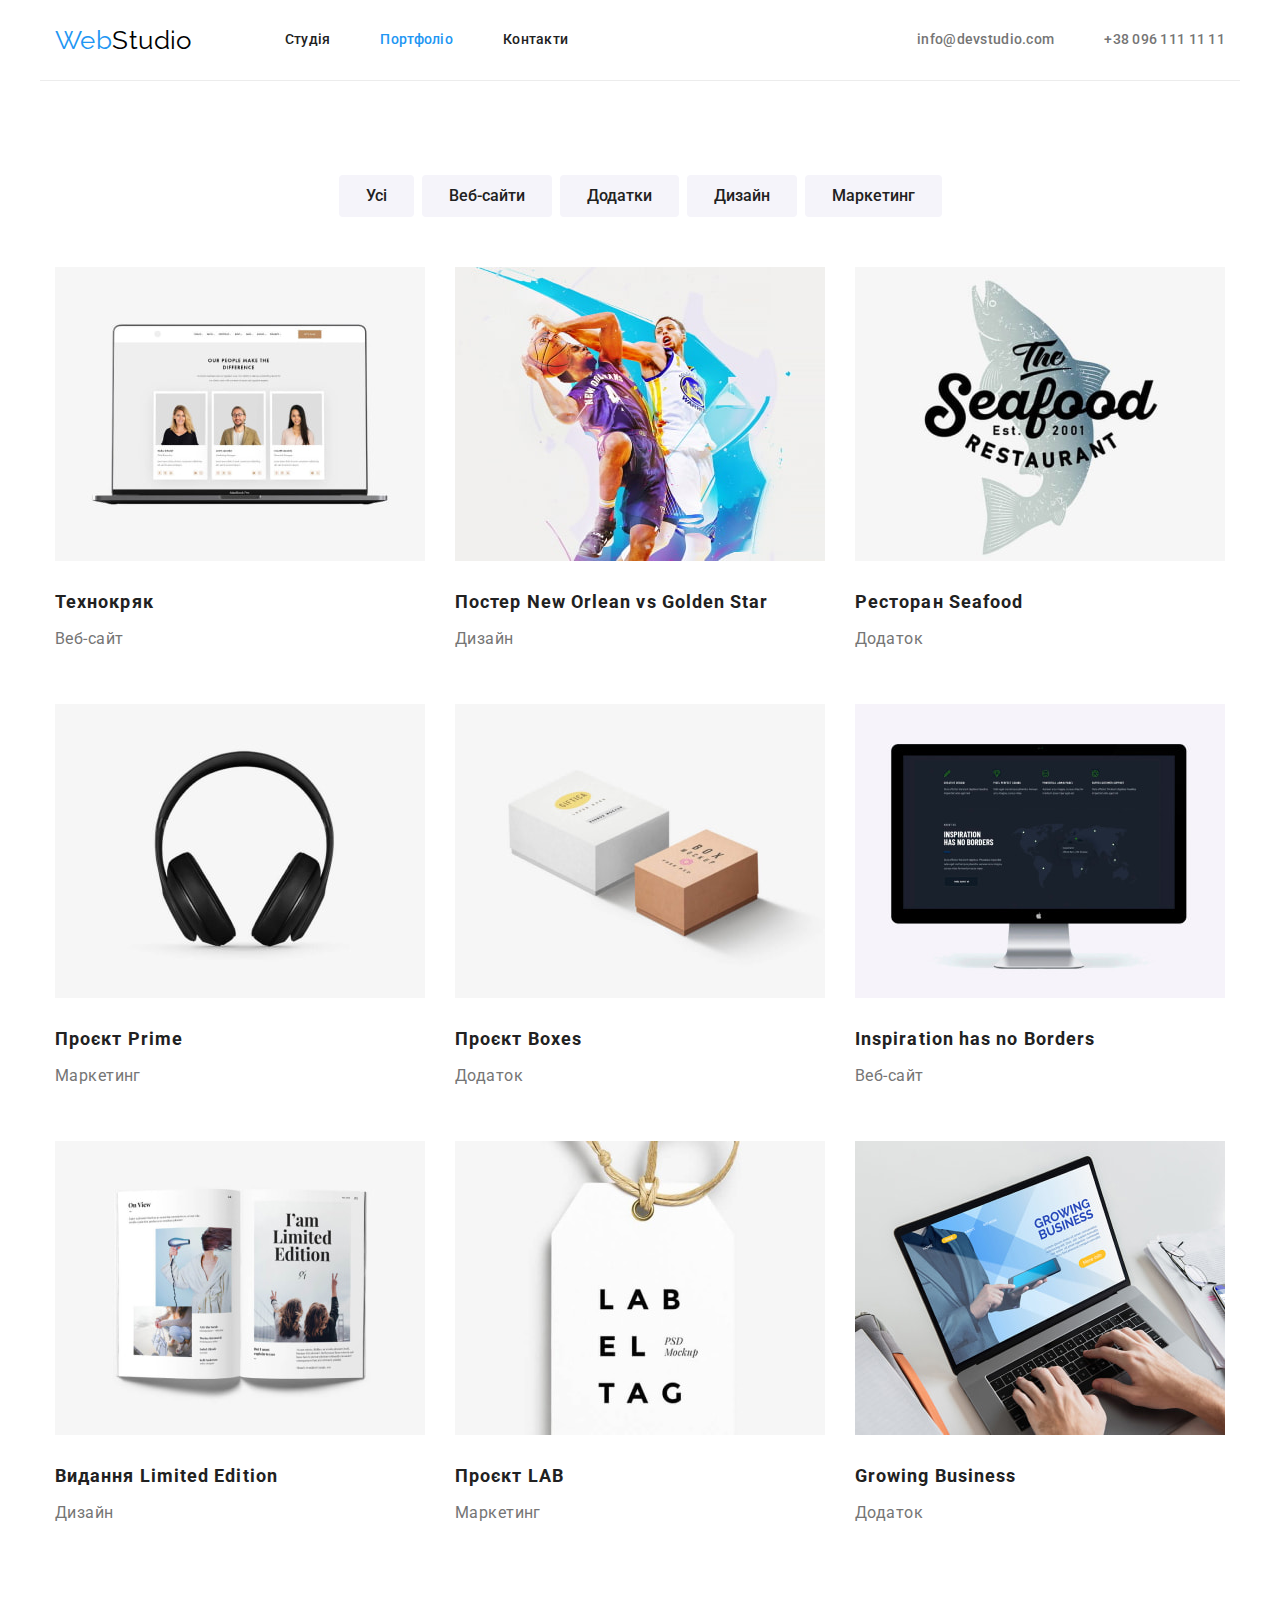
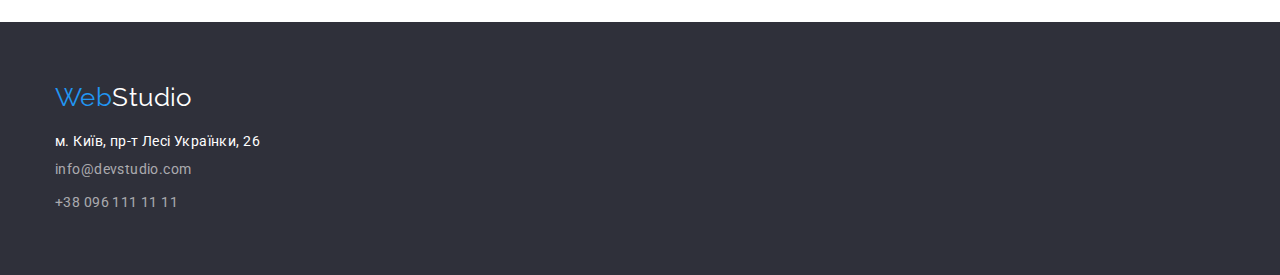
==== commit 9b08d478: "formating with prettier" ====
--- a/portfolio.html
+++ b/portfolio.html
@@ -5,9 +5,14 @@
     <meta http-equiv="X-UA-Compatible" content="IE=edge" />
     <meta name="viewport" content="width=device-width, initial-scale=1.0" />
     <title>Document</title>
-    <link href="https://fonts.googleapis.com/css2?family=Raleway:wght@700&family=Roboto:wght@400;500;700;900&display=swap"
-        rel="stylesheet">
-    <link rel="stylesheet" href="https://cdnjs.cloudflare.com/ajax/libs/modern-normalize/1.1.0/modern-normalize.min.css">
+    <link
+      href="https://fonts.googleapis.com/css2?family=Raleway:wght@700&family=Roboto:wght@400;500;700;900&display=swap"
+      rel="stylesheet"
+    />
+    <link
+      rel="stylesheet"
+      href="https://cdnjs.cloudflare.com/ajax/libs/modern-normalize/1.1.0/modern-normalize.min.css"
+    />
     <link rel="stylesheet" href="./css/styles.css" />
   </head>
 
@@ -16,19 +21,29 @@
     <header class="page-header">
       <div class="container header">
         <!-- Логотип сайта -->
-        <a href="./index.html" class="logo"><span class="logo-accent">Web</span>Studio</a>
+        <a href="./index.html" class="logo"
+          ><span class="logo-accent">Web</span>Studio</a
+        >
         <!-- Навигация сайта -->
         <nav>
           <ul class="site-nav list">
             <li class="item"><a href="./index.html" class="link">Студія</a></li>
-            <li class="item"><a href="./portfolio.html" class="link current">Портфоліо</a></li>
+            <li class="item">
+              <a href="./portfolio.html" class="link current">Портфоліо</a>
+            </li>
             <li class="item"><a href="" class="link">Контакти</a></li>
           </ul>
         </nav>
         <!-- Связаться -->
         <ul class="auth-nav list">
-          <li class="item"><a href="mailto:info@devstudio.com" class="link">info@devstudio.com</a></li>
-          <li class="item"><a href="tel:+380961111111" class="link">+38 096 111 11 11</a></li>
+          <li class="item">
+            <a href="mailto:info@devstudio.com" class="link"
+              >info@devstudio.com</a
+            >
+          </li>
+          <li class="item">
+            <a href="tel:+380961111111" class="link">+38 096 111 11 11</a>
+          </li>
         </ul>
       </div>
     </header>
@@ -37,76 +52,129 @@
         <div class="container">
           <h1 class="section-title portfolio">Portfolio</h1>
           <ul class="filter list">
-            <li class="filter-item"><button class="filter-button" type="button">Усі</button></li>
-            <li class="filter-item"><button class="filter-button" type="button">Веб-сайти</button></li>
-            <li class="filter-item"><button class="filter-button" type="button">Додатки</button></li>
-            <li class="filter-item"><button class="filter-button" type="button">Дизайн</button></li>
-            <li class="filter-item"><button class="filter-button" type="button">Маркетинг</button></li>
+            <li class="filter-item">
+              <button class="filter-button" type="button">Усі</button>
+            </li>
+            <li class="filter-item">
+              <button class="filter-button" type="button">Веб-сайти</button>
+            </li>
+            <li class="filter-item">
+              <button class="filter-button" type="button">Додатки</button>
+            </li>
+            <li class="filter-item">
+              <button class="filter-button" type="button">Дизайн</button>
+            </li>
+            <li class="filter-item">
+              <button class="filter-button" type="button">Маркетинг</button>
+            </li>
           </ul>
           <ul class="portfolio-list list">
             <li class="portfolio-item">
               <a href="" class="link">
-                <img src="./images/portfolio-techno.jpg" alt="Ноутбук з проєктом-каталогом на екрані" width="370" height="294" />
+                <img
+                  src="./images/portfolio-techno.jpg"
+                  alt="Ноутбук з проєктом-каталогом на екрані"
+                  width="370"
+                  height="294"
+                />
                 <h2 class="portfolio title">Технокряк</h2>
                 <p class="portfolio text">Веб-сайт</p>
               </a>
             </li>
             <li class="portfolio-item">
               <a href="" class="link">
-                <img src="./images/portfolio-poster.jpg" alt="Постер на якому два чоловіки грають у баскетбол" width="370"
-                  height="294" />
-                <h2 class="portfolio title">Постер New Orlean vs Golden Star</h2>
+                <img
+                  src="./images/portfolio-poster.jpg"
+                  alt="Постер на якому два чоловіки грають у баскетбол"
+                  width="370"
+                  height="294"
+                />
+                <h2 class="portfolio title">
+                  Постер New Orlean vs Golden Star
+                </h2>
                 <p class="portfolio text">Дизайн</p>
               </a>
             </li>
             <li class="portfolio-item">
               <a href="" class="link">
-                <img src="./images/portfolio-seafood.jpg" alt="мультиплікаційне зображення риби та поверх неї назва ресторану"
-                  width="370" height="294" />
+                <img
+                  src="./images/portfolio-seafood.jpg"
+                  alt="мультиплікаційне зображення риби та поверх неї назва ресторану"
+                  width="370"
+                  height="294"
+                />
                 <h2 class="portfolio title">Ресторан Seafood</h2>
                 <p class="portfolio text">Додаток</p>
               </a>
             </li>
             <li class="portfolio-item">
               <a href="" class="link">
-                <img src="./images/portfolio-headphones.jpg" alt="чорні навушники на голову" width="370" height="294" />
+                <img
+                  src="./images/portfolio-headphones.jpg"
+                  alt="чорні навушники на голову"
+                  width="370"
+                  height="294"
+                />
                 <h2 class="portfolio title">Проєкт Prime</h2>
                 <p class="portfolio text">Маркетинг</p>
               </a>
             </li>
             <li class="portfolio-item">
               <a href="" class="link">
-                <img src="./images/portfolio-boxes.jpg" alt="дві коробки, одна біла, інша коричнева" width="370" height="294" />
+                <img
+                  src="./images/portfolio-boxes.jpg"
+                  alt="дві коробки, одна біла, інша коричнева"
+                  width="370"
+                  height="294"
+                />
                 <h2 class="portfolio title">Проєкт Boxes</h2>
                 <p class="portfolio text">Додаток</p>
               </a>
             </li>
             <li class="portfolio-item">
               <a href="" class="link">
-                <img src="./images/portfolio-monitor.jpg" alt="сучасний монітор" width="370" height="294" />
+                <img
+                  src="./images/portfolio-monitor.jpg"
+                  alt="сучасний монітор"
+                  width="370"
+                  height="294"
+                />
                 <h2 class="portfolio title">Inspiration has no Borders</h2>
                 <p class="portfolio text">Веб-сайт</p>
               </a>
             </li>
             <li class="portfolio-item">
               <a href="" class="link">
-                <img src="./images/portfolio-magazine.jpg" alt="сучасний журнал з англійськими літерами" width="370"
-                  height="294" />
+                <img
+                  src="./images/portfolio-magazine.jpg"
+                  alt="сучасний журнал з англійськими літерами"
+                  width="370"
+                  height="294"
+                />
                 <h2 class="portfolio title">Видання Limited Edition</h2>
                 <p class="portfolio text">Дизайн</p>
               </a>
             </li>
             <li class="portfolio-item">
               <a href="" class="link">
-                <img src="./images/portfolio-label.jpg" alt="бірка білого кольору з чорним текстом" width="370" height="294" />
+                <img
+                  src="./images/portfolio-label.jpg"
+                  alt="бірка білого кольору з чорним текстом"
+                  width="370"
+                  height="294"
+                />
                 <h2 class="portfolio title">Проєкт LAB</h2>
                 <p class="portfolio text">Маркетинг</p>
               </a>
             </li>
             <li class="portfolio-item">
               <a href="" class="link">
-                <img src="./images/portfolio-laptop.jpg" alt="людина друкує на ноутбуці, на екрані проект з бізнесу" width="370"
-                  height="294" />
+                <img
+                  src="./images/portfolio-laptop.jpg"
+                  alt="людина друкує на ноутбуці, на екрані проект з бізнесу"
+                  width="370"
+                  height="294"
+                />
                 <h2 class="portfolio title">Growing Business</h2>
                 <p class="portfolio text">Додаток</p>
               </a>
@@ -119,13 +187,23 @@
     <footer class="footer">
       <div class="container">
         <!-- Логотип сайта -->
-        <a href="./index.html" class="logo footer-logo"><span class="logo-accent">Web</span><span
-            class="logo-footer">Studio</span></a>
+        <a href="./index.html" class="logo footer-logo"
+          ><span class="logo-accent">Web</span
+          ><span class="logo-footer">Studio</span></a
+        >
         <address>
           <p class="footer-address">м. Київ, пр-т Лесі Українки, 26</p>
           <ul class="footer-list list">
-            <li class="footer-item"><a href="mailto:info@devstudio.com" class="footer-link link">info@devstudio.com</a></li>
-            <li class="footer-item"><a href="tel:+380961111111" class="footer-link link">+38 096 111 11 11</a></li>
+            <li class="footer-item">
+              <a href="mailto:info@devstudio.com" class="footer-link link"
+                >info@devstudio.com</a
+              >
+            </li>
+            <li class="footer-item">
+              <a href="tel:+380961111111" class="footer-link link"
+                >+38 096 111 11 11</a
+              >
+            </li>
           </ul>
         </address>
       </div>
--- a/css/styles.css
+++ b/css/styles.css
@@ -7,327 +7,330 @@
 /* в футере контакти rgba(255, 255, 255, 0.6);*/
 
 :root {
-    --primary-text-color: #757575;
-    --title-text-color: #212121;
-    --accent-color: #2196F3;
-    --primary-white-color: #FFFFFF;
-    --secondary-background-color: #F5F4FA;
-    --dark-background-color: #2F303A;
-    --logo-black: #000000;
-    --header-border: #ECECEC;
+  --primary-text-color: #757575;
+  --title-text-color: #212121;
+  --accent-color: #2196f3;
+  --primary-white-color: #ffffff;
+  --secondary-background-color: #f5f4fa;
+  --dark-background-color: #2f303a;
+  --logo-black: #000000;
+  --header-border: #ececec;
 }
 body {
-    background-color: var(--primary-white-color);
-    color: var(--primary-text-color);
-
-    font-family: 'Roboto', sans-serif;
-    font-size: 14px;     
-    letter-spacing: 0.03em;
+  background-color: var(--primary-white-color);
+  color: var(--primary-text-color);
+
+  font-family: 'Roboto', sans-serif;
+  font-size: 14px;
+  letter-spacing: 0.03em;
 }
 
 .container {
-    width: 1200px;
-    padding-left: 15px;
-    padding-right: 15px;
-    margin-left: auto;
-    margin-right: auto;
+  width: 1200px;
+  padding-left: 15px;
+  padding-right: 15px;
+  margin-left: auto;
+  margin-right: auto;
 }
 .list {
-    list-style: none;
-    margin-top: 0;
-    margin-bottom: 0;
-    padding-left: 0;
+  list-style: none;
+  margin-top: 0;
+  margin-bottom: 0;
+  padding-left: 0;
 }
 .link {
-    text-decoration: none;
+  text-decoration: none;
 }
 /* Header */
-.container.header{
-    display: flex;
-    align-items: center;
-
-    border-bottom: 1px solid var(--header-border);
+.container.header {
+  display: flex;
+  align-items: center;
+
+  border-bottom: 1px solid var(--header-border);
 }
 /* Logo */
-.logo{
-    color: var(--logo-black);
-    font-family: 'Raleway', sans-serif;
-    font-size: 26px;
-    line-height: 1.19;
-    text-decoration: none;
-}
-.logo-accent{
-    color: var(--accent-color);
+.logo {
+  color: var(--logo-black);
+  font-family: 'Raleway', sans-serif;
+  font-size: 26px;
+  line-height: 1.19;
+  text-decoration: none;
+}
+.logo-accent {
+  color: var(--accent-color);
 }
 /* Site nav */
 .site-nav {
-    display: flex;
-    margin-left: 93px;
+  display: flex;
+  margin-left: 93px;
 }
 .site-nav .item:not(:last-child) {
-    margin-right: 50px;
+  margin-right: 50px;
 }
 .site-nav .link {
-    display: block;
-    padding-top: 32px;
-    padding-bottom: 32px;
-
-    color: var(--title-text-color);
-    
-    font-weight: 500;    
-    line-height: 1.14;
-    letter-spacing: 0.02em;
+  display: block;
+  padding-top: 32px;
+  padding-bottom: 32px;
+
+  color: var(--title-text-color);
+
+  font-weight: 500;
+  line-height: 1.14;
+  letter-spacing: 0.02em;
 }
 .site-nav .link:hover,
 .site-nav .link:focus {
-    color: var(--accent-color);
+  color: var(--accent-color);
 }
 .site-nav .link.current {
-    color: var(--accent-color);
-}
-.auth-nav{
-    display: flex;
-    margin-left: auto;
+  color: var(--accent-color);
+}
+.auth-nav {
+  display: flex;
+  margin-left: auto;
 }
 .auth-nav .item:not(:last-child) {
-    margin-right: 50px;
-}
-.auth-nav .link{
-    display: block;
-    padding-top: 32px;
-    padding-bottom: 32px;
-
-    color: var(--primary-text-color);
-
-    font-weight: 500;    
-    line-height: 1.14;
-    letter-spacing: 0.02em;
+  margin-right: 50px;
+}
+.auth-nav .link {
+  display: block;
+  padding-top: 32px;
+  padding-bottom: 32px;
+
+  color: var(--primary-text-color);
+
+  font-weight: 500;
+  line-height: 1.14;
+  letter-spacing: 0.02em;
 }
 .auth-nav .link:hover,
 .auth-nav .link:focus {
-    color: var(--accent-color);
+  color: var(--accent-color);
 }
 /* Hero */
 .hero {
-    text-align: center;
-
-    background-color: var(--dark-background-color);
+  text-align: center;
+
+  background-color: var(--dark-background-color);
 }
 
 .hero-title {
-    margin-top: 0;
-    margin-bottom: 30px;
-
-    color: var(--primary-white-color);
-
-    font-weight: 900;
-    font-size: 44px;
-    line-height: 1.36;
-    letter-spacing: 0.06em;
-    text-transform: uppercase;
+  margin-top: 0;
+  margin-bottom: 30px;
+
+  color: var(--primary-white-color);
+
+  font-weight: 900;
+  font-size: 44px;
+  line-height: 1.36;
+  letter-spacing: 0.06em;
+  text-transform: uppercase;
 }
 
 .button {
-    border-radius: 4px;
-    padding: 10px 32px;
-    min-width: 216px;
-
-    background-color: var(--accent-color);
-    color: var(--primary-white-color);
-
-    font-weight: 700;
-    font-size: 16px;
-    line-height: 1.88;   
-    letter-spacing: 0.06em;
-    cursor: pointer;
-    text-align: center;
+  border-radius: 4px;
+  padding: 10px 32px;
+  min-width: 216px;
+
+  background-color: var(--accent-color);
+  color: var(--primary-white-color);
+
+  font-weight: 700;
+  font-size: 16px;
+  line-height: 1.88;
+  letter-spacing: 0.06em;
+  cursor: pointer;
+  text-align: center;
 }
 .button:hover,
 .button:focus,
 .button:active {
-    background-color: #188CE8;
+  background-color: #188ce8;
 }
 
 /* Section */
 .section-title {
-    margin-top: 0;
-    margin-bottom: 0;
-
-    color: var(--title-text-color);
-    font-weight: 700;
-    font-size: 36px;
-    line-height: 1.16;
-    text-align: center;
+  margin-top: 0;
+  margin-bottom: 0;
+
+  color: var(--title-text-color);
+  font-weight: 700;
+  font-size: 36px;
+  line-height: 1.16;
+  text-align: center;
 }
 /* Advantages */
 .section {
-    padding-top: 94px;
-    padding-bottom: 94px;
-}
-.section-title.advantages{
-    display: none;
+  padding-top: 94px;
+  padding-bottom: 94px;
+}
+.section-title.advantages {
+  display: none;
 }
 .title {
-    margin-top: 0;
-    margin-bottom: 0;
-
-    color: var(--title-text-color);
-
-    font-size: 14px;
-    font-weight: 700;    
-    line-height: 1.14;
-    text-transform: uppercase;
+  margin-top: 0;
+  margin-bottom: 0;
+
+  color: var(--title-text-color);
+
+  font-size: 14px;
+  font-weight: 700;
+  line-height: 1.14;
+  text-transform: uppercase;
 }
 .feature-list {
-    display: flex;   
+  display: flex;
 }
 .feature-list p {
-    line-height: 1.71;
-    margin-top: 10px;
-    margin-bottom: 0;
+  line-height: 1.71;
+  margin-top: 10px;
+  margin-bottom: 0;
 }
 .feature-item:not(:last-child) {
-    margin-right: 30px;
+  margin-right: 30px;
 }
 /* Activity */
 .section.activity {
-    padding-top: 0;
-}
-.section-title.activity{
-    margin-bottom: 50px;
-}
-.activity.list{
-    display: flex;
+  padding-top: 0;
+}
+.section-title.activity {
+  margin-bottom: 50px;
+}
+.activity.list {
+  display: flex;
 }
 .activity-item:not(:last-child) {
-    margin-right: 30px;
+  margin-right: 30px;
 }
 /* Our team */
 .our-team {
-    background-color: var(--secondary-background-color);
+  background-color: var(--secondary-background-color);
 }
 .section-title.team {
-    margin-bottom: 50px;
+  margin-bottom: 50px;
 }
 .team.list {
-    display: flex;
+  display: flex;
 }
 .team-item {
-    text-align: center;
+  text-align: center;
 }
 .team-item:not(:last-child) {
-    margin-right: 30px;
+  margin-right: 30px;
 }
 .team-member.title {
-    margin-top: 30px;
-    margin-bottom: 10px;
-    color: var(--title-text-color);
-
-    font-weight: 500;
-    font-size: 16px;
-    line-height: 1.18;
-    text-transform: none;
+  margin-top: 30px;
+  margin-bottom: 10px;
+  color: var(--title-text-color);
+
+  font-weight: 500;
+  font-size: 16px;
+  line-height: 1.18;
+  text-transform: none;
 }
 .team-member.text {
-    margin-top: 0;
-    margin-bottom: 0;
-    padding-bottom: 30px;
-
-    font-size: 16px;
-    line-height: 1.18;
+  margin-top: 0;
+  margin-bottom: 0;
+  padding-bottom: 30px;
+
+  font-size: 16px;
+  line-height: 1.18;
 }
 /* Footer */
-.footer{
-    padding-top: 60px;
-    padding-bottom: 60px;
-
-    background-color: var(--dark-background-color);
-    color: var(--primary-white-color);
+.footer {
+  padding-top: 60px;
+  padding-bottom: 60px;
+
+  background-color: var(--dark-background-color);
+  color: var(--primary-white-color);
 }
 .logo-footer {
-    color: var(--primary-white-color);
+  color: var(--primary-white-color);
 }
 .logo.footer-logo {
-    display: inline-block;   
-    margin-bottom: 20px;
-}
-
-.footer-address{
-    margin-top: 0;
-    margin-bottom: 9px;
-
-    font-style: normal;
+  display: inline-block;
+  margin-bottom: 20px;
+}
+
+.footer-address {
+  margin-top: 0;
+  margin-bottom: 9px;
+
+  font-style: normal;
 }
 .footer-list {
-    
 }
 .footer-link {
-    color: rgba(255, 255, 255, 0.6);
-    font-style: normal;
-    line-height: 1.71;
+  color: rgba(255, 255, 255, 0.6);
+  font-style: normal;
+  line-height: 1.71;
 }
 .footer-link:hover,
 .footer-link:focus {
-    color: var(--accent-color);
+  color: var(--accent-color);
 }
 .footer-item:not(:last-child) {
-    margin-bottom: 9px;
+  margin-bottom: 9px;
 }
 /* Portfolio */
 .section-title.portfolio {
-    display: none;
-}
-.filter-button {    
-    border-radius: 4px;
-    padding: 6px 25px;
-    min-width: 73px;
-
-    background-color: var(--secondary-background-color);
-    color: var(--title-text-color);
-    border-color: transparent;
-
-    font-family: inherit;
-    font-weight: 500;
-    font-size: 16px;
-    line-height: 1.62;
-    text-align: center;
-    cursor: pointer;
+  display: none;
+}
+.filter-button {
+  border-radius: 4px;
+  padding: 6px 25px;
+  min-width: 73px;
+
+  background-color: var(--secondary-background-color);
+  color: var(--title-text-color);
+  border-color: transparent;
+
+  font-family: inherit;
+  font-weight: 500;
+  font-size: 16px;
+  line-height: 1.62;
+  text-align: center;
+  cursor: pointer;
 }
 .filter-button:hover,
 .filter-button:focus,
 .filter-button:active {
-    background-color: var(--accent-color);
-    color: var(--primary-white-color);
+  background-color: var(--accent-color);
+  color: var(--primary-white-color);
 }
 .filter.list {
-    display: flex;
-    justify-content: center;
-    margin-bottom: 50px;
+  display: flex;
+  justify-content: center;
+  margin-bottom: 50px;
 }
 .filter-item:not(:last-child) {
-    margin-right: 8px;
+  margin-right: 8px;
 }
 .portfolio-list {
-    display: flex;
-    flex-wrap: wrap;
-}
-.portfolio-item {
-    margin-bottom: 50px;
-}
+  display: flex;
+  flex-wrap: wrap;
+}
+.portfolio-item:not(:nth-child(3n)) {
+  margin-right: 30px;
+}
+.portfolio-item:not(:nth-last-child(-n + 3)) {
+  margin-bottom: 50px;
+}
+
 .portfolio.title {
-    margin-top: 20px;
-    margin-bottom: 4px;
-
-    font-size: 18px;
-    line-height: 2;
-    letter-spacing: 0.06em;
-    text-transform: none;
+  margin-top: 20px;
+  margin-bottom: 4px;
+
+  font-size: 18px;
+  line-height: 2;
+  letter-spacing: 0.06em;
+  text-transform: none;
 }
 .portfolio.text {
-    margin-top: 0;
-    margin-bottom: 0;
-    color: var(--primary-text-color);
-
-    font-size: 16px;
-    line-height: 1.88;
-}
+  margin-top: 0;
+  margin-bottom: 0;
+  color: var(--primary-text-color);
+
+  font-size: 16px;
+  line-height: 1.88;
+}
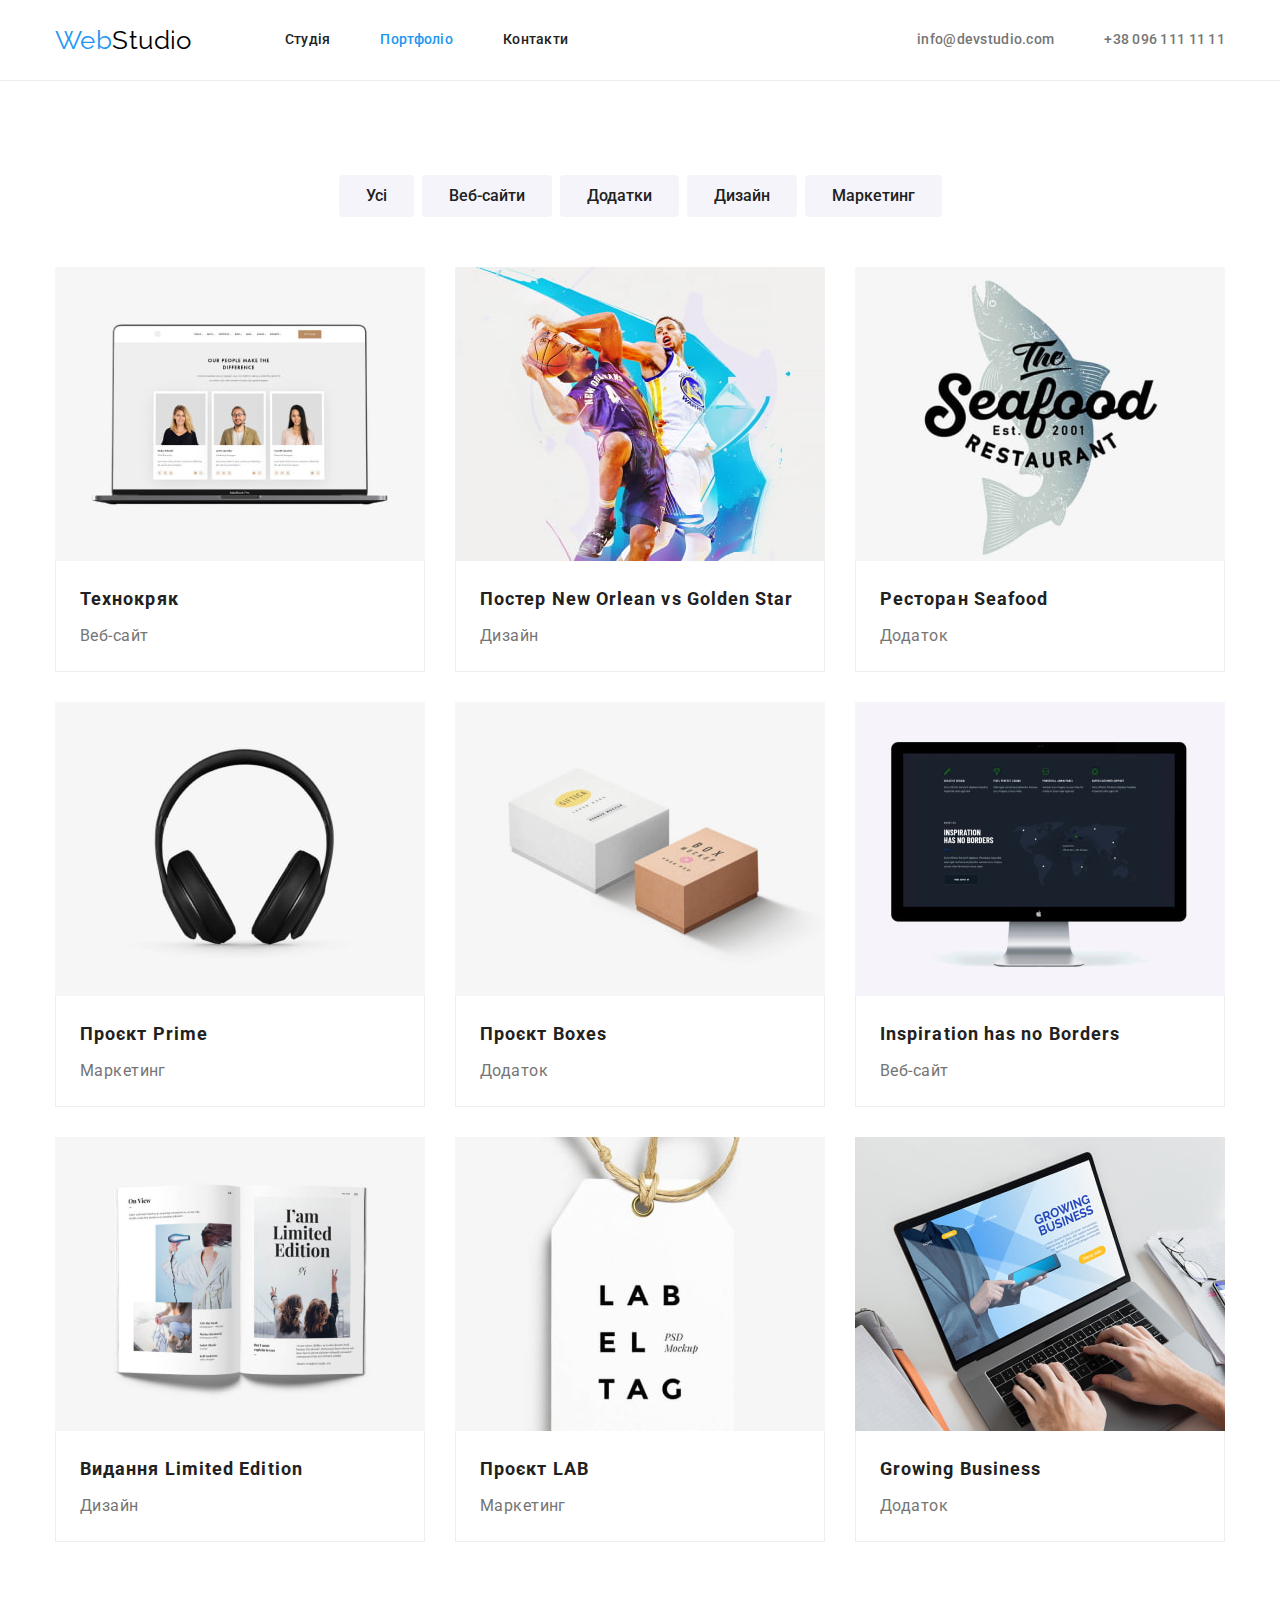
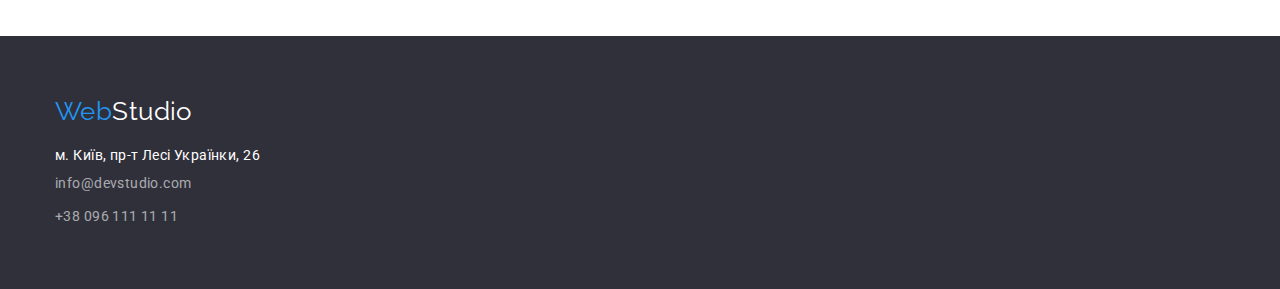
==== commit a09c5db3: "correction's after mentor's check" ====
--- a/portfolio.html
+++ b/portfolio.html
@@ -70,113 +70,131 @@
           </ul>
           <ul class="portfolio-list list">
             <li class="portfolio-item">
-              <a href="" class="link">
+              <a href="" class="portfolio-link link">
                 <img
                   src="./images/portfolio-techno.jpg"
                   alt="Ноутбук з проєктом-каталогом на екрані"
                   width="370"
                   height="294"
                 />
-                <h2 class="portfolio title">Технокряк</h2>
-                <p class="portfolio text">Веб-сайт</p>
-              </a>
-            </li>
-            <li class="portfolio-item">
-              <a href="" class="link">
+                <div class="portfolio-description">
+                  <h2 class="portfolio title">Технокряк</h2>
+                  <p class="portfolio text">Веб-сайт</p>
+                </div>
+              </a>
+            </li>
+            <li class="portfolio-item">
+              <a href="" class="portfolio-link link">
                 <img
                   src="./images/portfolio-poster.jpg"
                   alt="Постер на якому два чоловіки грають у баскетбол"
                   width="370"
                   height="294"
                 />
-                <h2 class="portfolio title">
-                  Постер New Orlean vs Golden Star
-                </h2>
-                <p class="portfolio text">Дизайн</p>
-              </a>
-            </li>
-            <li class="portfolio-item">
-              <a href="" class="link">
+                <div class="portfolio-description">
+                  <h2 class="portfolio title">
+                    Постер New Orlean vs Golden Star
+                  </h2>
+                  <p class="portfolio text">Дизайн</p>
+                </div>                
+              </a>
+            </li>
+            <li class="portfolio-item">
+              <a href="" class="portfolio-link link">
                 <img
                   src="./images/portfolio-seafood.jpg"
                   alt="мультиплікаційне зображення риби та поверх неї назва ресторану"
                   width="370"
                   height="294"
                 />
-                <h2 class="portfolio title">Ресторан Seafood</h2>
-                <p class="portfolio text">Додаток</p>
-              </a>
-            </li>
-            <li class="portfolio-item">
-              <a href="" class="link">
+                <div class="portfolio-description">
+                  <h2 class="portfolio title">Ресторан Seafood</h2>
+                  <p class="portfolio text">Додаток</p>
+                </div>                
+              </a>
+            </li>
+            <li class="portfolio-item">
+              <a href="" class="portfolio-link link">
                 <img
                   src="./images/portfolio-headphones.jpg"
                   alt="чорні навушники на голову"
                   width="370"
                   height="294"
                 />
-                <h2 class="portfolio title">Проєкт Prime</h2>
-                <p class="portfolio text">Маркетинг</p>
-              </a>
-            </li>
-            <li class="portfolio-item">
-              <a href="" class="link">
+                <div class="portfolio-description">
+                  <h2 class="portfolio title">Проєкт Prime</h2>
+                  <p class="portfolio text">Маркетинг</p>
+                </div>
+              </a>
+            </li>
+            <li class="portfolio-item">
+              <a href="" class="portfolio-link link">
                 <img
                   src="./images/portfolio-boxes.jpg"
                   alt="дві коробки, одна біла, інша коричнева"
                   width="370"
                   height="294"
                 />
-                <h2 class="portfolio title">Проєкт Boxes</h2>
-                <p class="portfolio text">Додаток</p>
-              </a>
-            </li>
-            <li class="portfolio-item">
-              <a href="" class="link">
+                <div class="portfolio-description">
+                  <h2 class="portfolio title">Проєкт Boxes</h2>
+                  <p class="portfolio text">Додаток</p>
+                </div>                
+              </a>
+            </li>
+            <li class="portfolio-item">
+              <a href="" class="portfolio-link link">
                 <img
                   src="./images/portfolio-monitor.jpg"
                   alt="сучасний монітор"
                   width="370"
                   height="294"
                 />
-                <h2 class="portfolio title">Inspiration has no Borders</h2>
-                <p class="portfolio text">Веб-сайт</p>
-              </a>
-            </li>
-            <li class="portfolio-item">
-              <a href="" class="link">
+                <div class="portfolio-description">
+                  <h2 class="portfolio title">Inspiration has no Borders</h2>
+                  <p class="portfolio text">Веб-сайт</p>
+                </div>                
+              </a>
+            </li>
+            <li class="portfolio-item">
+              <a href="" class="portfolio-link link">
                 <img
                   src="./images/portfolio-magazine.jpg"
                   alt="сучасний журнал з англійськими літерами"
                   width="370"
                   height="294"
                 />
-                <h2 class="portfolio title">Видання Limited Edition</h2>
-                <p class="portfolio text">Дизайн</p>
-              </a>
-            </li>
-            <li class="portfolio-item">
-              <a href="" class="link">
+                <div class="portfolio-description">
+                  <h2 class="portfolio title">Видання Limited Edition</h2>
+                  <p class="portfolio text">Дизайн</p>
+                </div>
+              </a>
+            </li>
+            <li class="portfolio-item">
+              <a href="" class="portfolio-link link">
                 <img
                   src="./images/portfolio-label.jpg"
                   alt="бірка білого кольору з чорним текстом"
                   width="370"
                   height="294"
                 />
-                <h2 class="portfolio title">Проєкт LAB</h2>
-                <p class="portfolio text">Маркетинг</p>
-              </a>
-            </li>
-            <li class="portfolio-item">
-              <a href="" class="link">
+                <div class="portfolio-description">
+                  <h2 class="portfolio title">Проєкт LAB</h2>
+                  <p class="portfolio text">Маркетинг</p>
+                </div>                
+              </a>
+            </li>
+            <li class="portfolio-item">
+              <a href="" class="portfolio-link link">
                 <img
                   src="./images/portfolio-laptop.jpg"
                   alt="людина друкує на ноутбуці, на екрані проект з бізнесу"
                   width="370"
                   height="294"
                 />
-                <h2 class="portfolio title">Growing Business</h2>
-                <p class="portfolio text">Додаток</p>
+                <div class="portfolio-description">
+                  <h2 class="portfolio title">Growing Business</h2>
+                  <p class="portfolio text">Додаток</p>
+                </div>                
               </a>
             </li>
           </ul>
--- a/css/styles.css
+++ b/css/styles.css
@@ -15,6 +15,7 @@
   --dark-background-color: #2f303a;
   --logo-black: #000000;
   --header-border: #ececec;
+  --portfolio-border:1px solid #EEEEEE;
 }
 body {
   background-color: var(--primary-white-color);
@@ -44,8 +45,9 @@
 /* Header */
 .container.header {
   display: flex;
-  align-items: center;
-
+  align-items: center;  
+}
+.page-header {
   border-bottom: 1px solid var(--header-border);
 }
 /* Logo */
@@ -109,14 +111,19 @@
 }
 /* Hero */
 .hero {
+  padding-top: 200px;
+  padding-bottom: 200px;
   text-align: center;
 
   background-color: var(--dark-background-color);
 }
 
 .hero-title {
+  width: 696px;
   margin-top: 0;
   margin-bottom: 30px;
+  margin-left: auto;
+  margin-right: auto;
 
   color: var(--primary-white-color);
 
@@ -129,6 +136,7 @@
 
 .button {
   border-radius: 4px;
+  border: none;
   padding: 10px 32px;
   min-width: 216px;
 
@@ -202,6 +210,11 @@
 .activity-item:not(:last-child) {
   margin-right: 30px;
 }
+.activity-item > img {
+  display: block;
+  max-width: 100%;
+  height: auto;
+}
 /* Our team */
 .our-team {
   background-color: var(--secondary-background-color);
@@ -218,8 +231,17 @@
 .team-item:not(:last-child) {
   margin-right: 30px;
 }
-.team-member.title {
-  margin-top: 30px;
+.team-item > img {
+  display: block;
+  max-width: 100%;
+  height: auto;
+}
+.team-member {
+  padding-top: 30px;
+  padding-bottom: 30px;
+  background-color: var(--primary-white-color);
+}
+.member.title {
   margin-bottom: 10px;
   color: var(--title-text-color);
 
@@ -228,10 +250,9 @@
   line-height: 1.18;
   text-transform: none;
 }
-.team-member.text {
-  margin-top: 0;
-  margin-bottom: 0;
-  padding-bottom: 30px;
+.member.text {
+  margin-top: 0;
+  margin-bottom: 0;
 
   font-size: 16px;
   line-height: 1.18;
@@ -310,15 +331,24 @@
   display: flex;
   flex-wrap: wrap;
 }
+.portfolio-link > img {
+  display: block;
+  max-width: 100%;
+  height: auto;
+}
 .portfolio-item:not(:nth-child(3n)) {
   margin-right: 30px;
 }
 .portfolio-item:not(:nth-last-child(-n + 3)) {
-  margin-bottom: 50px;
-}
-
+  margin-bottom: 30px;
+}
+.portfolio-description {
+  padding: 20px 24px;
+  border-left: var(--portfolio-border);
+  border-right: var(--portfolio-border);
+  border-bottom: var(--portfolio-border);
+}
 .portfolio.title {
-  margin-top: 20px;
   margin-bottom: 4px;
 
   font-size: 18px;
